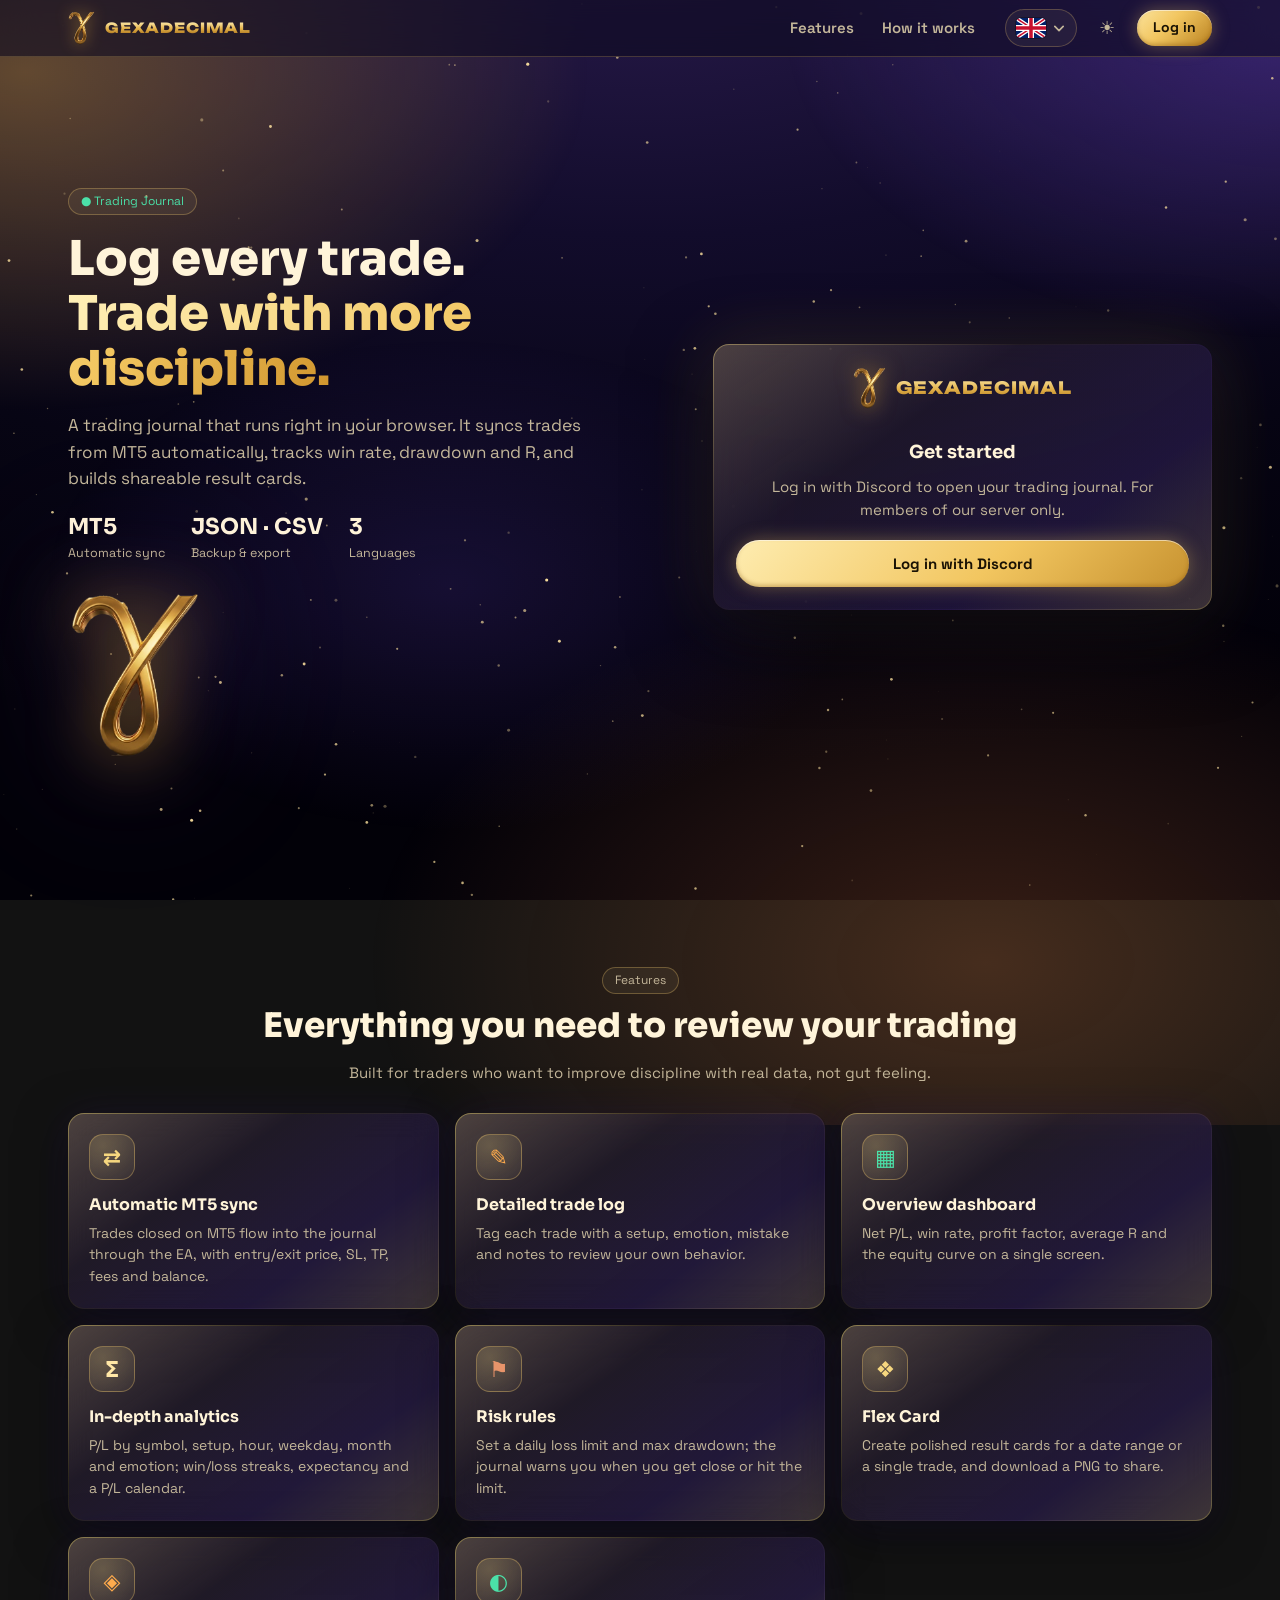
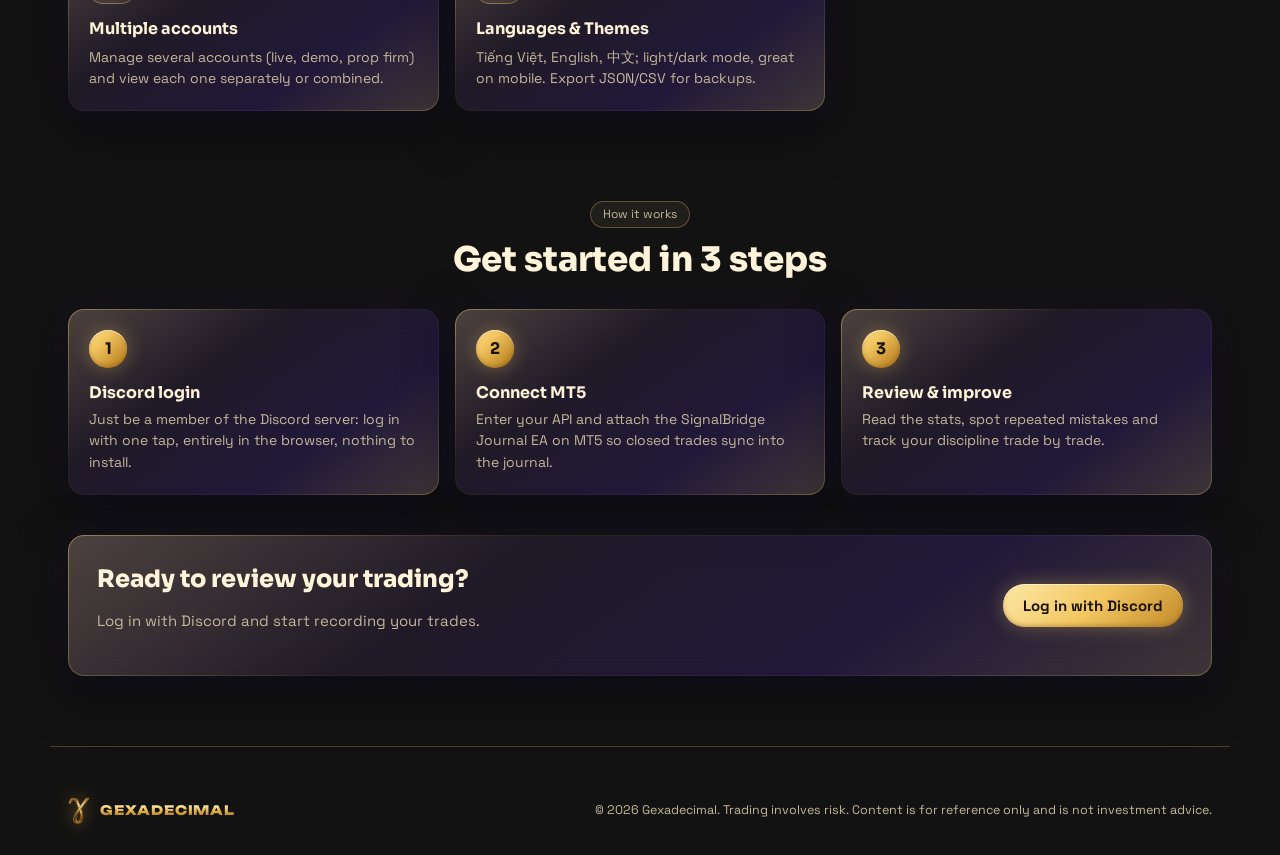
==== index.html @ 7c2f981d "Add files via upload" ====
<!DOCTYPE html>
<html lang="vi">
<head>
<meta charset="utf-8">
<meta name="viewport" content="width=device-width, initial-scale=1, viewport-fit=cover">
<title>Gexadecimal – Nhật ký giao dịch</title>
<meta name="description" content="Gexadecimal: nhật ký giao dịch trên trình duyệt. Đồng bộ lệnh từ MT5, thống kê tỷ lệ thắng, drawdown, phân tích hiệu suất và tạo thẻ chiến tích.">
<link rel="icon" type="image/png" href="[data-uri]">
<link rel="preconnect" href="https://fonts.googleapis.com">
<link href="https://fonts.googleapis.com/css2?family=Unbounded:wght@800&family=Sora:wght@500;700;800&family=Space+Grotesk:wght@400;500;700&display=swap" rel="stylesheet">
<style>
:root{--bgg:radial-gradient(130% 95% at 50% -10%,#2b1c4f 0%,#120c2b 38%,#070514 70%,#020108 100%);--card:rgba(26,19,48,.58);--hole:#16102e;--ink:#fff4d9;--mut:#c4b79a;--line:rgba(244,201,106,.26);--inp:rgba(255,236,190,.06);--win:#4be0a8;--loss:#ff6b7a;--acc:#f2c660;--c1:#f6d77f;--c2:#ffab4d;--c3:#4be0a8;--c4:#ffe7a6;--c5:#e8946a;--star:255,228,160;--nebo:1;--grad:linear-gradient(135deg,#fff0b8 0%,#f2c660 28%,#b8801f 55%,#f6d77f 78%,#a46c14 100%);--onacc:#1a1204;--glow:242,198,96;--neb:radial-gradient(42% 36% at 18% 22%,rgba(255,191,64,.34),transparent 70%),radial-gradient(38% 34% at 84% 18%,rgba(125,80,230,.38),transparent 70%),radial-gradient(46% 40% at 68% 88%,rgba(255,140,70,.22),transparent 70%),radial-gradient(30% 26% at 40% 60%,rgba(90,60,190,.2),transparent 70%);color-scheme:dark}
:root[data-theme="light"]{--bgg:radial-gradient(130% 95% at 50% -10%,#fff6dc 0%,#f6ecff 45%,#efe6fb 75%,#e9e0f6 100%);--card:rgba(255,251,240,.74);--hole:#fff8e8;--ink:#2a1c06;--mut:#7a6740;--line:rgba(176,116,26,.3);--inp:rgba(255,255,255,.85);--win:#0b8a62;--loss:#c62f3a;--acc:#a8701a;--c1:#a8701a;--c2:#c9650a;--c3:#0b8a62;--c4:#8a6a2a;--c5:#b0502a;--star:176,116,26;--nebo:.75;--grad:linear-gradient(135deg,#fff0b8 0%,#f2c660 28%,#b8801f 55%,#f6d77f 78%,#a46c14 100%);--onacc:#1a1204;--glow:176,116,26;--neb:radial-gradient(42% 36% at 18% 22%,rgba(255,196,70,.42),transparent 70%),radial-gradient(38% 34% at 84% 18%,rgba(170,130,255,.34),transparent 70%),radial-gradient(46% 40% at 68% 88%,rgba(255,170,100,.28),transparent 70%);color-scheme:light}
*{box-sizing:border-box}
html{scroll-behavior:smooth;scroll-padding-top:80px}
body{margin:0;min-height:100vh;background:var(--bgg) fixed;color:var(--ink);font:15px/1.55 "Space Grotesk",system-ui,-apple-system,"Segoe UI",sans-serif;overflow-x:hidden}
body::before{content:"";position:fixed;inset:-25%;z-index:0;pointer-events:none;opacity:var(--nebo);background:var(--neb);animation:drift 50s ease-in-out infinite alternate}
@keyframes drift{from{transform:translate(-3%,-2%) rotate(0)}to{transform:translate(4%,3%) rotate(8deg)}}
@keyframes rise{from{opacity:0;transform:translateY(14px)}}
@keyframes float{50%{transform:translateY(-10px)}}
#sky{position:fixed;inset:0;width:100%;height:100%;z-index:0;pointer-events:none}
main,.foot{position:relative;z-index:1}
a{color:var(--acc);text-decoration:none}a:hover{text-decoration:underline}
:focus-visible{outline:2px solid var(--acc);outline-offset:2px}
h1,h2,h3{margin:0}
.wm{font-family:Unbounded,"Arial Black",sans-serif;font-weight:800;letter-spacing:.06em;text-transform:uppercase;background:linear-gradient(180deg,#fff0b8,#e3b24a 55%,#a8701a);-webkit-background-clip:text;background-clip:text;color:transparent}
.wrap{position:relative;z-index:1;max-width:1180px;margin:0 auto;padding:18px}
.card{background:var(--card);backdrop-filter:blur(14px);-webkit-backdrop-filter:blur(14px);border:1px solid var(--line);border-radius:16px;padding:20px;box-shadow:0 12px 40px rgba(0,0,10,.25)}
.mut{color:var(--mut)}
.pill{display:inline-block;font-size:12px;padding:3px 12px;border-radius:999px;background:var(--inp);color:var(--mut);border:1px solid var(--line)}
.pill.ok{color:var(--win)}
.btn{display:inline-block;font:inherit;font-weight:700;border:0;background:var(--grad);color:var(--onacc);padding:10px 20px;border-radius:999px;cursor:pointer;box-shadow:0 0 16px rgba(var(--glow),.4);text-align:center;transition:transform .15s,box-shadow .15s}
.btn:hover{text-decoration:none;transform:translateY(-1px);box-shadow:0 0 24px rgba(var(--glow),.65)}
.btn.sm{padding:7px 16px;font-size:14px}.btn.full{width:100%;padding:12px}
.btn:disabled{opacity:.6;cursor:wait}
.ib{flex:none;width:40px;height:40px;display:grid;place-items:center;border:0;background:none;color:var(--mut);border-radius:12px;cursor:pointer;font-size:18px}
.ib:hover{background:var(--inp);color:var(--ink)}

/* nav */
.nav{position:sticky;top:0;z-index:30;display:flex;align-items:center;gap:10px;padding:8px max(18px,calc((100vw - 1180px)/2 + 18px));background:var(--card);backdrop-filter:blur(18px);-webkit-backdrop-filter:blur(18px);border-bottom:1px solid var(--line)}
.logo{display:flex;align-items:center;gap:10px;color:var(--ink);margin-right:auto}.logo:hover{text-decoration:none}
.logo img{height:34px;width:auto;filter:drop-shadow(0 0 8px rgba(255,190,60,.45))}
.logo .wm{font-size:14px;line-height:1}
.links{display:flex;gap:4px;margin-right:8px}
.links a{color:var(--mut);font-weight:600;padding:8px 12px;border-radius:999px}
.links a:hover{color:var(--ink);background:var(--inp);text-decoration:none}

/* hero */
.hero{display:grid;grid-template-columns:1.1fr .9fr;gap:36px;align-items:center;min-height:calc(100vh - 60px);padding-top:30px;padding-bottom:30px}
.hero-txt{animation:rise .7s both}
.hero h1{font:800 clamp(28px,4.2vw,48px)/1.15 Sora,sans-serif;margin:16px 0}
.grad{background:linear-gradient(135deg,#fff0b8,#f0c75e 45%,#d9902a);-webkit-background-clip:text;background-clip:text;color:transparent}
.lead{font-size:17px;color:var(--mut);max-width:540px;margin:0 0 22px}.lead b{color:var(--ink)}
.stats{display:flex;gap:26px;flex-wrap:wrap}
.stats b{display:block;font:700 22px Sora,sans-serif}
.stats small{color:var(--mut)}
.logo-big{margin-top:26px}
.logo-big img{height:170px;width:auto;filter:drop-shadow(0 0 28px rgba(255,190,60,.45));animation:float 6s ease-in-out infinite}

/* auth */
.auth{padding:22px;animation:rise .8s .1s both;box-shadow:0 20px 70px rgba(var(--glow),.22)}
.auth-brand{display:flex;align-items:center;justify-content:center;gap:10px;margin-bottom:14px}
.auth-brand img{height:42px;filter:drop-shadow(0 0 10px rgba(255,190,60,.5))}.auth-brand .wm{font-size:17px}
.tfs{display:flex;gap:2px;flex-wrap:wrap}
.tabs{justify-content:center;margin-bottom:12px;background:var(--inp);border-radius:999px;padding:3px}
.tabs .tf{flex:1}
.tf{border:0;background:none;color:var(--mut);padding:8px 14px;border-radius:999px;font:inherit;font-weight:600;font-size:14px;cursor:pointer}
.tf:hover{color:var(--ink)}
.tf.on{background:var(--grad);color:var(--onacc);box-shadow:0 0 14px rgba(var(--glow),.45)}
.pane{display:none;flex-direction:column;gap:12px}.pane.on{display:flex;animation:rise .35s both}
.pane h2{font:700 18px Sora,sans-serif}
.pane p{margin:0}
label{display:flex;flex-direction:column;gap:6px;font-size:13px;font-weight:600}
input[type=email],input[type=text],input[type=password]{width:100%;font:inherit;font-weight:400;font-size:15px;padding:11px 12px;border:1px solid var(--line);border-radius:10px;background:var(--inp);color:var(--ink)}
input::placeholder{color:var(--mut);opacity:.6}
input:focus{outline:none;border-color:var(--acc);box-shadow:0 0 0 3px rgba(var(--glow),.3)}
input.bad{border-color:var(--loss)}
.pw{position:relative;display:block}.pw input{padding-right:44px}
.eye{position:absolute;right:4px;top:50%;transform:translateY(-50%);width:36px;height:34px;border:0;background:none;cursor:pointer;color:var(--mut);border-radius:8px;font-size:15px}
.eye:hover{background:var(--inp)}
.row{display:flex;justify-content:space-between;align-items:center;gap:10px;font-size:13px}
.chk{flex-direction:row;align-items:flex-start;gap:8px;font-weight:400;color:var(--mut);font-size:13px}
input[type=checkbox]{width:18px;height:18px;margin:1px 0 0;flex:none;accent-color:#d9a334}
.meter{display:flex;gap:4px}.meter i{flex:1;height:4px;border-radius:4px;background:var(--line);transition:background .2s}
.meter[data-s="1"] i:nth-child(-n+1){background:var(--loss)}
.meter[data-s="2"] i:nth-child(-n+2){background:var(--c2)}
.meter[data-s="3"] i:nth-child(-n+3){background:var(--c4)}
.meter[data-s="4"] i{background:var(--win)}
label small{font-weight:400}
.err{min-height:0;color:var(--loss);font-size:13px}.err:empty{display:none}
.err.okm{color:var(--win)}
.sw{text-align:center;font-size:13px;color:var(--mut)}

/* sections */
.sec{padding-top:70px;padding-bottom:20px}
.sh2{text-align:center;margin-bottom:28px}
.sh2 h2{font:800 clamp(22px,3.2vw,34px)/1.2 Sora,sans-serif;margin:12px 0 8px}
.grid{display:grid;grid-template-columns:repeat(3,1fr);gap:16px}
.ft{transition:transform .2s,border-color .2s}
.ft:hover{transform:translateY(-4px);border-color:var(--acc)}
.ft h3{font:700 16px Sora,sans-serif;margin:14px 0 8px}
.ft p,.st p{margin:0;color:var(--mut);font-size:14px}
.ico{width:46px;height:46px;border-radius:14px;display:grid;place-items:center;font-size:22px;font-weight:700;background:var(--inp);border:1px solid var(--line)}
.c1{color:var(--c1)}.c2{color:var(--c2)}.c3{color:var(--c3)}.c4{color:var(--c4)}.c5{color:var(--c5)}
.steps{display:grid;grid-template-columns:repeat(3,1fr);gap:16px}
.st b{display:grid;place-items:center;width:38px;height:38px;border-radius:50%;background:var(--grad);color:var(--onacc);font:700 16px Sora,sans-serif;box-shadow:0 0 16px rgba(var(--glow),.5)}
.st h3{font:700 16px Sora,sans-serif;margin:14px 0 6px}
.cta{display:flex;align-items:center;justify-content:space-between;gap:20px;margin-top:40px;padding:28px}
.cta h2{font:800 clamp(18px,2.4vw,24px)/1.25 Sora,sans-serif;margin-bottom:6px}
.foot{display:flex;flex-wrap:wrap;gap:12px 24px;align-items:center;justify-content:space-between;padding-top:50px;padding-bottom:30px;border-top:1px solid var(--line);margin-top:50px}
.foot .logo{margin:0}.foot .logo img{height:28px}.foot .wm{font-size:13px}
#toast{position:fixed;left:50%;bottom:24px;transform:translate(-50%,20px);z-index:50;background:var(--hole);color:var(--ink);border:1px solid var(--line);padding:10px 18px;border-radius:999px;opacity:0;pointer-events:none;transition:.3s;box-shadow:0 10px 40px rgba(0,0,10,.5)}
#toast.on{opacity:1;transform:translate(-50%,0)}

@media(max-width:900px){
.hero{grid-template-columns:1fr;min-height:0;gap:26px}
.auth{order:-1}.hero-txt{order:1}
.logo-big{display:none}
.grid{grid-template-columns:repeat(2,1fr)}.steps{grid-template-columns:1fr}
}
@media(max-width:620px){
.links{display:none}.grid{grid-template-columns:1fr}
.cta{flex-direction:column;align-items:flex-start}
.nav{padding:8px 14px}.logo .wm{font-size:13px}
}
@media(prefers-reduced-motion:reduce){*{animation:none!important;transition:none!important}html{scroll-behavior:auto}}

:root[data-theme="light"] .wm{background:linear-gradient(180deg,#c28a1c,#8a5a0c);-webkit-background-clip:text;background-clip:text}
:root[data-theme="light"] .grad{background:linear-gradient(135deg,#b8780f,#8f5a08);-webkit-background-clip:text;background-clip:text}

/* ===== Dark: vàng ánh kim vũ trụ ===== */
:root[data-theme="dark"] .btn,:root[data-theme="dark"] .tf.on,:root[data-theme="dark"] .st b{background:var(--grad);background-size:220% 220%;background-position:0% 50%;box-shadow:0 0 18px rgba(242,198,96,.35),inset 0 1px 0 rgba(255,255,255,.55),inset 0 -2px 4px rgba(120,70,0,.35);transition:background-position .6s,transform .15s,box-shadow .2s}
:root[data-theme="dark"] .btn:hover{background-position:100% 50%;box-shadow:0 0 30px rgba(242,198,96,.6),inset 0 1px 0 rgba(255,255,255,.6),inset 0 -2px 4px rgba(120,70,0,.35)}
:root[data-theme="dark"] .card{border-color:transparent;background:linear-gradient(var(--card),var(--card)) padding-box,linear-gradient(145deg,rgba(255,226,140,.55),rgba(244,201,106,.1) 35%,rgba(125,80,230,.25) 70%,rgba(255,226,140,.4)) border-box;box-shadow:0 14px 50px rgba(0,0,10,.5),0 0 40px rgba(125,80,230,.1)}
:root[data-theme="dark"] .auth{box-shadow:0 24px 80px rgba(0,0,10,.6),0 0 70px rgba(242,198,96,.16)}
:root[data-theme="dark"] .ft:hover{box-shadow:0 14px 50px rgba(0,0,10,.5),0 0 34px rgba(242,198,96,.22)}
:root[data-theme="dark"] .nav{background:rgba(14,10,32,.6);border-bottom-color:rgba(244,201,106,.22)}
:root[data-theme="dark"] .grad{background:linear-gradient(110deg,#fff0b8 0%,#f2c660 30%,#c98a22 50%,#ffe9a8 70%,#f2c660 100%);background-size:220% 100%;-webkit-background-clip:text;background-clip:text;animation:sheen 7s linear infinite}
@keyframes sheen{to{background-position:-220% 0}}
:root[data-theme="dark"] .logo-big img{filter:drop-shadow(0 0 34px rgba(255,190,60,.55)) drop-shadow(0 0 80px rgba(125,80,230,.35))}
:root[data-theme="dark"] .ico{background:radial-gradient(circle at 30% 25%,rgba(255,226,140,.22),rgba(255,236,190,.04));border-color:rgba(244,201,106,.35)}
:root[data-theme="dark"] .pill{border-color:rgba(244,201,106,.3)}
:root[data-theme="dark"] input:focus{border-color:#f2c660}

/* ===== Light: champagne ánh kim, đồng bộ với dark ===== */
:root[data-theme="light"] .btn,:root[data-theme="light"] .tf.on,:root[data-theme="light"] .st b{background:var(--grad);background-size:220% 220%;background-position:0% 50%;box-shadow:0 4px 16px rgba(176,116,26,.35),inset 0 1px 0 rgba(255,255,255,.7),inset 0 -2px 4px rgba(120,70,0,.3);transition:background-position .6s,transform .15s,box-shadow .2s}
:root[data-theme="light"] .btn:hover{background-position:100% 50%;box-shadow:0 6px 24px rgba(176,116,26,.5),inset 0 1px 0 rgba(255,255,255,.7),inset 0 -2px 4px rgba(120,70,0,.3)}
:root[data-theme="light"] .card{border-color:transparent;background:linear-gradient(var(--card),var(--card)) padding-box,linear-gradient(145deg,rgba(214,158,46,.75),rgba(244,201,106,.2) 35%,rgba(150,110,230,.35) 70%,rgba(214,158,46,.6)) border-box;box-shadow:0 14px 40px rgba(120,80,20,.14),0 0 40px rgba(170,130,255,.1)}
:root[data-theme="light"] .auth{box-shadow:0 24px 70px rgba(120,80,20,.2),0 0 60px rgba(255,196,70,.25)}
:root[data-theme="light"] .ft:hover{box-shadow:0 14px 40px rgba(120,80,20,.2),0 0 30px rgba(255,196,70,.3)}
:root[data-theme="light"] .nav{background:rgba(255,248,230,.72);border-bottom-color:rgba(176,116,26,.25)}
:root[data-theme="light"] .grad{background:linear-gradient(110deg,#b8780f 0%,#d9a334 30%,#8f5a08 50%,#e0b04a 70%,#b8780f 100%);background-size:220% 100%;-webkit-background-clip:text;background-clip:text;animation:sheen 7s linear infinite}
:root[data-theme="light"] .logo-big img{filter:drop-shadow(0 8px 22px rgba(176,116,26,.45))}
:root[data-theme="light"] .ico{background:radial-gradient(circle at 30% 25%,rgba(255,226,140,.55),rgba(255,255,255,.5));border-color:rgba(176,116,26,.35)}
:root[data-theme="light"] input:focus{border-color:#b8780f}

#lang{position:relative}
#langBtn{display:flex;align-items:center;gap:8px;height:38px;padding:0 12px 0 10px;border:1px solid var(--line);border-radius:999px;background:var(--inp);color:var(--mut);cursor:pointer;font:inherit;transition:.2s}
#langBtn:hover,#lang.open #langBtn{border-color:var(--acc);color:var(--ink);box-shadow:0 0 14px rgba(var(--glow),.3)}
.chev{transition:transform .2s}#lang.open .chev{transform:rotate(180deg)}
.fl{width:30px;height:20px;border-radius:5px;overflow:hidden;display:block;flex:none;box-shadow:0 0 0 1px rgba(0,0,0,.3)}
.fl svg{width:100%;height:100%;display:block}
#langMenu{position:absolute;right:0;top:calc(100% + 8px);margin:0;padding:6px;list-style:none;display:none;flex-direction:column;gap:2px;min-width:68px;background:var(--hole);border:1px solid var(--line);border-radius:16px;box-shadow:0 16px 40px rgba(0,0,10,.45),0 0 24px rgba(var(--glow),.15);backdrop-filter:blur(16px);-webkit-backdrop-filter:blur(16px);z-index:40}
#lang.open #langMenu{display:flex;animation:rise .2s both}
#langMenu li{display:grid;place-items:center;height:42px;border-radius:12px;cursor:pointer;border:1px solid transparent}
#langMenu li:hover,#langMenu li:focus-visible{background:var(--inp)}
#langMenu li.on{background:var(--inp);border-color:var(--acc);box-shadow:0 0 12px rgba(var(--glow),.3)}
#langMenu .fl{width:36px;height:24px;border-radius:6px}

.btn.ghost{display:block}
:root[data-theme] .btn.ghost{background:var(--inp);color:var(--ink);border:1px solid var(--line);box-shadow:none}
:root[data-theme] .btn.ghost:hover{background:var(--inp);border-color:var(--acc);box-shadow:0 0 16px rgba(var(--glow),.3)}
.welcome{display:flex;flex-direction:column;gap:12px;text-align:center}
.welcome h2{font:700 18px Sora,sans-serif;margin:6px 0 0}.welcome p{margin:0 0 6px}
.solo{position:relative;z-index:1;display:flex;flex-direction:column;align-items:center;justify-content:center;min-height:calc(100vh - 60px);padding:30px 18px;gap:16px}
.solo .auth{width:100%;max-width:460px}
.back{text-align:center;font-size:13px;margin:0}
.tabs a.tf{display:block;flex:1;text-align:center;text-decoration:none}
.tabs a.tf:hover{text-decoration:none}
</style>
</head>
<body data-page="home">
<canvas id="sky"></canvas>

<header class="nav" id="nav">
  <a class="logo" href="#top" aria-label="Gexadecimal"><img src="[data-uri]" alt=""><span class="wm">Gexadecimal</span></a>
  <nav class="links" id="links">
    <a href="#features">Tính năng</a>
    <a href="#how">Cách hoạt động</a>
  </nav>
  <div id="lang"><button type="button" id="langBtn" aria-haspopup="listbox" aria-expanded="false" aria-label="Language"><span class="fl" id="langCur"></span><svg class="chev" viewBox="0 0 12 8" width="10" height="7" fill="none" stroke="currentColor" stroke-width="2" stroke-linecap="round" stroke-linejoin="round"><path d="M1 1.5l5 5 5-5"/></svg></button><ul id="langMenu" role="listbox"><li role="option" data-lang="vi" tabindex="0" aria-label="Tiếng Việt" title="Tiếng Việt"><span class="fl"><svg viewBox="0 0 30 20" preserveAspectRatio="xMidYMid slice"><rect width="30" height="20" fill="#da251d"/><g fill="#ffde00"><polygon points="15.00,4.00 16.48,8.56 21.28,8.56 17.40,11.38 18.88,15.94 15.00,13.12 11.12,15.94 12.60,11.38 8.72,8.56 13.52,8.56"/></g></svg></span></li><li role="option" data-lang="en" tabindex="0" aria-label="English" title="English"><span class="fl"><svg viewBox="0 0 60 40" preserveAspectRatio="xMidYMid slice"><rect width="60" height="40" fill="#012169"/><path d="M0 0L60 40M60 0L0 40" stroke="#fff" stroke-width="8"/><path d="M0 0L60 40M60 0L0 40" stroke="#c8102e" stroke-width="3"/><path d="M30 0V40M0 20H60" stroke="#fff" stroke-width="12"/><path d="M30 0V40M0 20H60" stroke="#c8102e" stroke-width="7"/></svg></span></li><li role="option" data-lang="zh" tabindex="0" aria-label="中文" title="中文"><span class="fl"><svg viewBox="0 0 30 20" preserveAspectRatio="xMidYMid slice"><rect width="30" height="20" fill="#de2910"/><g fill="#ffde00"><polygon points="5.00,2.00 5.67,4.07 7.85,4.07 6.09,5.35 6.76,7.43 5.00,6.15 3.24,7.43 3.91,5.35 2.15,4.07 4.33,4.07"/><polygon points="9.14,2.51 9.62,1.97 9.25,1.34 9.91,1.63 10.39,1.08 10.33,1.80 11.00,2.09 10.29,2.25 10.22,2.97 9.85,2.35"/><polygon points="11.01,4.14 11.66,3.82 11.56,3.10 12.07,3.62 12.72,3.30 12.38,3.95 12.88,4.47 12.17,4.34 11.83,4.99 11.73,4.27"/><polygon points="11.04,6.73 11.76,6.70 11.96,6.00 12.21,6.68 12.94,6.66 12.37,7.10 12.62,7.79 12.01,7.38 11.44,7.83 11.64,7.13"/><polygon points="9.22,8.38 9.90,8.63 10.35,8.06 10.32,8.79 11.00,9.05 10.30,9.24 10.26,9.96 9.87,9.36 9.16,9.55 9.62,8.98"/></g></svg></span></li></ul></div>
  <button class="ib" id="th" type="button" aria-label="Đổi giao diện sáng/tối"></button>
  <a class="btn sm" href="login.html">Đăng nhập</a>
</header>
<main id="top">
<section class="hero wrap">
  <div class="hero-txt">
    <span class="pill ok">● Nhật ký giao dịch</span>
    <h1>Ghi lại từng lệnh.<br><span class="grad">Giao dịch kỷ luật hơn.</span></h1>
    <p class="lead">Nhật ký giao dịch chạy ngay trên trình duyệt. Tự động đồng bộ lệnh từ MT5, thống kê tỷ lệ thắng, drawdown, R và tạo thẻ chiến tích để chia sẻ.</p>
    <div class="stats">
      <div><b>MT5</b><small>Đồng bộ tự động</small></div>
      <div><b>JSON · CSV</b><small>Sao lưu &amp; xuất dữ liệu</small></div>
      <div><b>3</b><small>Ngôn ngữ</small></div>
    </div>
    <div class="logo-big"><img src="[data-uri]" alt="Logo Gexadecimal"></div>
  </div>

  <aside class="card auth welcome" id="auth" aria-label="Gexadecimal"><div class="auth-brand"><img src="[data-uri]" alt=""><span class="wm">Gexadecimal</span></div><h2>Bắt đầu ngay</h2><p class="mut">Đăng nhập bằng Discord để vào nhật ký giao dịch. Chỉ dành cho thành viên server của chúng tôi.</p><a class="btn full" href="login.html">Đăng nhập bằng Discord</a></aside>
</section>

<section class="wrap sec" id="features">
  <div class="sh2"><span class="pill">Tính năng</span><h2>Mọi thứ để nhìn lại giao dịch của bạn</h2><p class="mut">Xây dựng cho trader muốn cải thiện kỷ luật bằng dữ liệu thật, không phải cảm tính.</p></div>
  <div class="grid">
    <article class="card ft"><div class="ico c1">⇄</div><h3>Đồng bộ MT5 tự động</h3><p>Lệnh đóng trên MT5 tự chảy vào journal qua EA, kèm giá vào/ra, SL, TP, phí và số dư.</p></article>
    <article class="card ft"><div class="ico c2">✎</div><h3>Nhật ký chi tiết</h3><p>Gắn setup, cảm xúc, lỗi mắc phải và ghi chú cho từng lệnh để nhìn lại hành vi của chính mình.</p></article>
    <article class="card ft"><div class="ico c3">▦</div><h3>Dashboard tổng quan</h3><p>Lãi/lỗ ròng, tỷ lệ thắng, profit factor, R trung bình và đường vốn trong một màn hình.</p></article>
    <article class="card ft"><div class="ico c4">Σ</div><h3>Analytic chuyên sâu</h3><p>Lãi/lỗ theo mã, setup, giờ, thứ, tháng, cảm xúc; chuỗi thắng/thua, expectancy và lịch lãi/lỗ.</p></article>
    <article class="card ft"><div class="ico c5">⚑</div><h3>Quy tắc rủi ro</h3><p>Đặt giới hạn lỗ trong ngày và max drawdown, journal cảnh báo khi gần chạm hoặc đã chạm giới hạn.</p></article>
    <article class="card ft"><div class="ico c1">❖</div><h3>Flex Card</h3><p>Tạo thẻ chiến tích đẹp mắt theo khoảng ngày hoặc từng lệnh, tải ảnh PNG để chia sẻ.</p></article>
    <article class="card ft"><div class="ico c2">◈</div><h3>Nhiều tài khoản</h3><p>Quản lý nhiều tài khoản (live, demo, prop firm), xem riêng từng tài khoản hoặc gộp tổng.</p></article>
    <article class="card ft"><div class="ico c3">◐</div><h3>Đa ngôn ngữ &amp; Giao diện</h3><p>Tiếng Việt, English, 中文; chế độ sáng/tối, dùng tốt trên điện thoại. Xuất JSON/CSV để sao lưu.</p></article>
  </div>
</section>

<section class="wrap sec" id="how">
  <div class="sh2"><span class="pill">Cách hoạt động</span><h2>Bắt đầu trong 3 bước</h2></div>
  <div class="steps">
    <div class="card st"><b>1</b><h3>Đăng nhập Discord</h3><p>Chỉ cần là thành viên server Discord, đăng nhập một chạm, hoàn toàn trên trình duyệt, không cần cài đặt.</p></div>
    <div class="card st"><b>2</b><h3>Kết nối MT5</h3><p>Nhập API và gắn EA SignalBridge Journal trên MT5 để lệnh đóng được đồng bộ về journal.</p></div>
    <div class="card st"><b>3</b><h3>Xem lại &amp; Cải thiện</h3><p>Đọc thống kê, tìm lỗi lặp lại và theo dõi kỷ luật qua từng lệnh.</p></div>
  </div>
  <div class="card cta"><div><h2>Sẵn sàng nhìn lại giao dịch của mình?</h2><p class="mut">Đăng nhập bằng Discord và bắt đầu ghi lại giao dịch của bạn.</p></div><a class="btn" href="login.html">Đăng nhập bằng Discord</a></div>
</section>
</main>


<footer class="foot wrap"><span class="logo"><img src="[data-uri]" alt=""><span class="wm">Gexadecimal</span></span><small class="mut">© <span id="yr"></span> Gexadecimal. Giao dịch có rủi ro, nội dung chỉ mang tính tham khảo, không phải lời khuyên đầu tư.</small></footer>

<div id="toast" role="status" aria-live="polite"></div>
<script>
/* ===== Cấu hình ===== */
const CONFIG = {
  APP_URL: "app/index.html" // Trang web chính (signal-bridge) – đổi thành URL thật khi triển khai
};

/* ===== Tiện ích ===== */
const $ = (s, r = document) => r.querySelector(s);
const $$ = (s, r = document) => [...r.querySelectorAll(s)];
const ld = (k, d) => { try { const v = localStorage.getItem(k); return v === null ? d : v; } catch (e) { return d; } };
const sv = (k, v) => { try { localStorage.setItem(k, v); } catch (e) {} };
function toast(msg) { const t = $("#toast"); t.textContent = msg; t.classList.add("on"); clearTimeout(toast.t); toast.t = setTimeout(() => t.classList.remove("on"), 3200); }

/* ===== Giao diện sáng/tối ===== */
function setTheme(t) {
  document.documentElement.dataset.theme = t; sv("gx-theme", t);
  $("#th").textContent = t === "dark" ? "☀" : "🌙";
}
setTheme(ld("gx-theme", "dark"));
$("#th").onclick = () => setTheme(document.documentElement.dataset.theme === "dark" ? "light" : "dark");
$("#yr").textContent = new Date().getFullYear();

/* ===== Nền sao (giống web chính) ===== */
(function () {
  const cv = $("#sky"), x = cv.getContext("2d"), rm = matchMedia("(prefers-reduced-motion:reduce)").matches;
  let W, H, st = [], col = "255,255,255", f = 0;
  function size() {
    const d = devicePixelRatio || 1; W = innerWidth; H = innerHeight; cv.width = W * d; cv.height = H * d; x.setTransform(d, 0, 0, d, 0, 0);
    st = Array.from({ length: Math.round(W * H / 5000) }, () => ({ x: Math.random() * W, y: Math.random() * H, z: Math.random() * .9 + .1, p: Math.random() * 6.28, s: Math.random() * .004 + .001 }));
  }
  function frame(t) {
    if (f++ % 30 === 0) col = getComputedStyle(document.documentElement).getPropertyValue("--star").trim() || "255,255,255";
    x.clearRect(0, 0, W, H);
    st.forEach(s => { const a = .3 + .7 * Math.abs(Math.sin(s.p + t * s.s)); x.fillStyle = `rgba(${col},${a * s.z})`; x.beginPath(); x.arc(s.x, (s.y + (rm ? 0 : t * .006 * s.z)) % H, s.z * 1.4 + .2, 0, 6.283); x.fill(); });
    if (!rm) requestAnimationFrame(frame);
  }
  size(); addEventListener("resize", () => { size(); if (rm) frame(0); }); requestAnimationFrame(frame);
})();

/* ===== Tab đăng nhập / đăng ký / quên mật khẩu ===== */
function showTab(name) {
  $$(".pane").forEach(p => p.classList.toggle("on", p.id === "f-" + name));
  $$(".tabs .tf[data-tab]").forEach(b => { const on = b.dataset.tab === name; b.classList.toggle("on", on); b.setAttribute("aria-selected", on); });
  $$(".err").forEach(e => e.textContent = "");
  $$("input.bad").forEach(i => i.classList.remove("bad"));
}
document.addEventListener("click", e => {
  const a = e.target.closest("[data-tab]"); if (!a) return;
  if (a.tagName === "A" && a.getAttribute("href") === "#") e.preventDefault();
  showTab(a.dataset.tab);
  if (a.tagName === "A") { const au = $("#auth"); if (a.getAttribute("href") === "#auth" || a.getAttribute("href") === "#") { e.preventDefault(); au.scrollIntoView({ behavior: "smooth", block: "center" }); setTimeout(() => { const i = $("input", $(".pane.on")); i && i.focus({ preventScroll: true }); }, 400); } }
});
$$(".eye").forEach(b => b.onclick = () => { const i = b.previousElementSibling; i.type = i.type === "password" ? "text" : "password"; });

/* ===== Kiểm tra dữ liệu ===== */
const EMAIL = /^[^\s@]+@[^\s@]+\.[^\s@]{2,}$/;
function pwScore(p) { let s = 0; if (p.length >= 8) s++; if (/[A-Z]/.test(p) && /[a-z]/.test(p)) s++; if (/\d/.test(p)) s++; if (/[^A-Za-z0-9]/.test(p)) s++; return p ? Math.max(1, s) : 0; }
const pwi = $("#f-register [name=password]");
if (pwi) pwi.addEventListener("input", e => {
  const s = pwScore(e.target.value); $("#f-register .meter").dataset.s = s;
  $("#pwHint").textContent = tr(PWHINT[s]);
});
function fail(form, input, msg) { const e = $(".err", form); e.classList.remove("okm"); e.textContent = msg; if (input) { input.classList.add("bad"); input.focus(); } return false; }
const form_clear = f => { $$("input.bad", f).forEach(i => i.classList.remove("bad")); $(".err", f).textContent = ""; };
$$("form").forEach(f => f.addEventListener("input", e => e.target.classList.remove("bad")));

const VALIDATE = {
  login(f) {
    const { email, password } = f.elements;
    if (!EMAIL.test(email.value.trim())) return fail(f, email, tr("Vui lòng nhập email hợp lệ."));
    if (!password.value) return fail(f, password, tr("Vui lòng nhập mật khẩu."));
    return true;
  },
  register(f) {
    const { name, email, password, confirm, terms } = f.elements;
    if (name.value.trim().length < 2) return fail(f, name, tr("Vui lòng nhập họ tên."));
    if (!EMAIL.test(email.value.trim())) return fail(f, email, tr("Vui lòng nhập email hợp lệ."));
    if (password.value.length < 8) return fail(f, password, tr("Mật khẩu cần tối thiểu 8 ký tự."));
    if (password.value !== confirm.value) return fail(f, confirm, tr("Mật khẩu nhập lại không khớp."));
    if (!terms.checked) return fail(f, null, tr("Bạn cần đồng ý với Điều khoản và Chính sách bảo mật."));
    return true;
  },
  forgot(f) { return EMAIL.test(f.elements.email.value.trim()) || fail(f, f.elements.email, tr("Vui lòng nhập email hợp lệ.")); }
};

/* ===== Auth (CHƯA nối API) =====
   Thay thân các hàm dưới bằng lời gọi API thật (fetch tới backend / Firebase / Supabase…).
   Mỗi hàm trả về Promise; ném Error(message) để hiển thị lỗi lên form. */
const Auth = {
  async login({ email, password, remember }) { /* TODO: gọi API đăng nhập */ await new Promise(r => setTimeout(r, 600)); return { ok: true }; },
  async register({ name, email, password }) { /* TODO: gọi API đăng ký */ await new Promise(r => setTimeout(r, 600)); return { ok: true }; },
  async forgot({ email }) { /* TODO: gọi API gửi email đặt lại mật khẩu */ await new Promise(r => setTimeout(r, 600)); return { ok: true }; }
};

$$("form").forEach(f => f.addEventListener("submit", async e => {
  e.preventDefault();
  const kind = f.id.replace("f-", ""); form_clear(f);
  if (!VALIDATE[kind](f)) return;
  const data = Object.fromEntries(new FormData(f)); data.remember = f.elements.remember ? f.elements.remember.checked : false;
  const btn = $("button[type=submit]", f), old = btn.textContent; btn.disabled = true; btn.textContent = tr("Đang xử lý…");
  try {
    await Auth[kind](data);
    if (kind === "forgot") { const er = $(".err", f); er.classList.add("okm"); er.textContent = tr("Nếu email tồn tại, liên kết đặt lại mật khẩu đã được gửi."); }
    else { toast(tr(kind === "login" ? "Đăng nhập thành công (demo, chưa nối API)" : "Tạo tài khoản thành công (demo, chưa nối API)")); setTimeout(() => { window.location.href = CONFIG.APP_URL; }, 900); }
  } catch (err) { fail(f, null, err.message || tr("Có lỗi xảy ra, vui lòng thử lại.")); }
  finally { btn.disabled = false; btn.textContent = old; }
}));


/* ===== Đa ngôn ngữ (vi / en / zh) ===== */
const I18N = [
["Đăng nhập bằng Discord để vào nhật ký giao dịch. Chỉ dành cho thành viên server của chúng tôi.","Log in with Discord to open your trading journal. For members of our server only.","使用 Discord 登录以进入交易日志。仅限本服务器成员。"],
["Đăng nhập bằng Discord","Log in with Discord","使用 Discord 登录"],
["Đăng nhập Discord","Discord login","Discord 登录"],
["Chỉ cần là thành viên server Discord, đăng nhập một chạm, hoàn toàn trên trình duyệt, không cần cài đặt.","Just be a member of the Discord server: log in with one tap, entirely in the browser, nothing to install.","只要是 Discord 服务器成员，一键登录，完全在浏览器中运行，无需安装。"],
["Đăng nhập bằng Discord và bắt đầu ghi lại giao dịch của bạn.","Log in with Discord and start recording your trades.","使用 Discord 登录，开始记录你的交易。"],
["Bắt đầu ngay","Get started","立即开始"],
["Tính năng","Features","功能"],
["Cách hoạt động","How it works","使用方式"],
["Đăng nhập","Log in","登录"],
["Đăng ký","Sign up","注册"],
["Mật khẩu","Password","密码"],
["Tạo tài khoản","Create account","创建账号"],
["Dùng chữ hoa, số và ký tự đặc biệt để mạnh hơn.","Use uppercase letters, numbers and symbols to make it stronger.","使用大写字母、数字和特殊字符可提高强度。"],
["Điều khoản","Terms","服务条款"],
["và","and","和"],
["Chính sách bảo mật","Privacy Policy","隐私政策"],
["Đồng bộ MT5","MT5 Sync","MT5 同步"],
["Flex Card","Flex Card","战绩卡片"],
["Đa ngôn ngữ & Giao diện","Languages & Themes","多语言与主题"],
["Bắt đầu trong 3 bước","Get started in 3 steps","三步开始"],
["Tạo tài khoản","Create an account","创建账号"],
["Đăng ký bằng email, hoàn toàn trên trình duyệt, không cần cài đặt.","Sign up with your email, entirely in the browser, no installation needed.","使用邮箱注册，全程在浏览器中完成，无需安装。"],
["Tạo tài khoản Gexadecimal ngay hôm nay.","Create your Gexadecimal account today.","今天就创建您的 Gexadecimal 账号。"],
["Đăng ký miễn phí","Sign up free","免费注册"],
["Gexadecimal. Giao dịch có rủi ro, nội dung chỉ mang tính tham khảo, không phải lời khuyên đầu tư.","Gexadecimal. Trading involves risk. Content is for reference only and is not investment advice.","Gexadecimal。交易有风险，内容仅供参考，不构成投资建议。"],
["Đổi giao diện sáng/tối","Toggle light/dark theme","切换浅色/深色主题"],
["Mật khẩu yếu","Weak password","密码强度弱"],
["Mật khẩu trung bình","Fair password","密码强度一般"],
["Mật khẩu khá tốt","Good password","密码强度较好"],
["Mật khẩu mạnh","Strong password","密码强度强"],
["Vui lòng nhập email hợp lệ.","Please enter a valid email.","请输入有效的邮箱。"],
["Vui lòng nhập mật khẩu.","Please enter your password.","请输入密码。"],
["Vui lòng nhập họ tên.","Please enter your full name.","请输入姓名。"],
["Mật khẩu cần tối thiểu 8 ký tự.","Password must be at least 8 characters.","密码至少需要 8 个字符。"],
["Mật khẩu nhập lại không khớp.","Passwords do not match.","两次输入的密码不一致。"],
["Bạn cần đồng ý với Điều khoản và Chính sách bảo mật.","You must agree to the Terms and Privacy Policy.","您需要同意服务条款和隐私政策。"],
["Đang xử lý…","Processing…","处理中…"],
["Nếu email tồn tại, liên kết đặt lại mật khẩu đã được gửi.","If the email exists, a password reset link has been sent.","如果该邮箱存在，重置密码的链接已发送。"],
["Đăng nhập thành công (demo, chưa nối API)","Logged in successfully (demo, API not connected)","登录成功（演示，尚未连接 API）"],
["Tạo tài khoản thành công (demo, chưa nối API)","Account created (demo, API not connected)","账号创建成功（演示，尚未连接 API）"],
["Có lỗi xảy ra, vui lòng thử lại.","Something went wrong, please try again.","出错了，请重试。"],
["● Nhật ký giao dịch","● Trading Journal","● 交易日志"],
["Ghi lại từng lệnh.","Log every trade.","记录每一笔交易。"],
["Giao dịch kỷ luật hơn.","Trade with more discipline.","让交易更有纪律。"],
["Nhật ký giao dịch chạy ngay trên trình duyệt. Tự động đồng bộ lệnh từ MT5, thống kê tỷ lệ thắng, drawdown, R và tạo thẻ chiến tích để chia sẻ.","A trading journal that runs right in your browser. It syncs trades from MT5 automatically, tracks win rate, drawdown and R, and builds shareable result cards.","直接在浏览器中运行的交易日志。自动同步 MT5 订单，统计胜率、回撤与 R 值，并生成可分享的战绩卡片。"],
["Đồng bộ tự động","Automatic sync","自动同步"],
["Sao lưu & xuất dữ liệu","Backup & export","备份与导出"],
["Ngôn ngữ","Languages","语言"],
["Mọi thứ để nhìn lại giao dịch của bạn","Everything you need to review your trading","复盘交易所需的一切"],
["Xây dựng cho trader muốn cải thiện kỷ luật bằng dữ liệu thật, không phải cảm tính.","Built for traders who want to improve discipline with real data, not gut feeling.","为希望用真实数据而非感觉来提升纪律的交易者打造。"],
["Đồng bộ MT5 tự động","Automatic MT5 sync","MT5 自动同步"],
["Lệnh đóng trên MT5 tự chảy vào journal qua EA, kèm giá vào/ra, SL, TP, phí và số dư.","Trades closed on MT5 flow into the journal through the EA, with entry/exit price, SL, TP, fees and balance.","MT5 上平仓的订单会通过 EA 自动进入日志，包含进出场价、止损、止盈、手续费与余额。"],
["Nhật ký chi tiết","Detailed trade log","详细交易记录"],
["Gắn setup, cảm xúc, lỗi mắc phải và ghi chú cho từng lệnh để nhìn lại hành vi của chính mình.","Tag each trade with a setup, emotion, mistake and notes to review your own behavior.","为每笔交易标注策略、情绪、错误与备注，回看自己的交易行为。"],
["Dashboard tổng quan","Overview dashboard","总览仪表盘"],
["Lãi/lỗ ròng, tỷ lệ thắng, profit factor, R trung bình và đường vốn trong một màn hình.","Net P/L, win rate, profit factor, average R and the equity curve on a single screen.","净盈亏、胜率、盈亏比、平均 R 与资金曲线，一屏尽览。"],
["Analytic chuyên sâu","In-depth analytics","深度分析"],
["Lãi/lỗ theo mã, setup, giờ, thứ, tháng, cảm xúc; chuỗi thắng/thua, expectancy và lịch lãi/lỗ.","P/L by symbol, setup, hour, weekday, month and emotion; win/loss streaks, expectancy and a P/L calendar.","按品种、策略、小时、星期、月份与情绪统计盈亏；连胜连亏、期望值与盈亏日历。"],
["Quy tắc rủi ro","Risk rules","风险规则"],
["Đặt giới hạn lỗ trong ngày và max drawdown, journal cảnh báo khi gần chạm hoặc đã chạm giới hạn.","Set a daily loss limit and max drawdown; the journal warns you when you get close or hit the limit.","设置单日亏损上限与最大回撤，接近或触及限额时日志会提醒你。"],
["Tạo thẻ chiến tích đẹp mắt theo khoảng ngày hoặc từng lệnh, tải ảnh PNG để chia sẻ.","Create polished result cards for a date range or a single trade, and download a PNG to share.","按日期区间或单笔交易生成精美战绩卡片，可下载 PNG 图片分享。"],
["Nhiều tài khoản","Multiple accounts","多账户"],
["Quản lý nhiều tài khoản (live, demo, prop firm), xem riêng từng tài khoản hoặc gộp tổng.","Manage several accounts (live, demo, prop firm) and view each one separately or combined.","管理多个账户（实盘、模拟、自营交易公司），可单独查看或合并统计。"],
["Tiếng Việt, English, 中文; chế độ sáng/tối, dùng tốt trên điện thoại. Xuất JSON/CSV để sao lưu.","Tiếng Việt, English, 中文; light/dark mode, great on mobile. Export JSON/CSV for backups.","支持 Tiếng Việt、English、中文；浅色/深色模式，手机端体验良好。可导出 JSON/CSV 备份。"],
["Kết nối MT5","Connect MT5","连接 MT5"],
["Nhập API và gắn EA SignalBridge Journal trên MT5 để lệnh đóng được đồng bộ về journal.","Enter your API and attach the SignalBridge Journal EA on MT5 so closed trades sync into the journal.","填写 API 并在 MT5 上挂载 SignalBridge Journal EA，平仓订单即可同步到日志。"],
["Xem lại & Cải thiện","Review & improve","复盘与改进"],
["Đọc thống kê, tìm lỗi lặp lại và theo dõi kỷ luật qua từng lệnh.","Read the stats, spot repeated mistakes and track your discipline trade by trade.","查看统计、找出反复出现的错误，逐笔追踪你的交易纪律。"],
["Sẵn sàng nhìn lại giao dịch của mình?","Ready to review your trading?","准备好复盘你的交易了吗？"],
["Đăng nhập hoặc tạo tài khoản để vào nhật ký giao dịch.","Log in or create an account to open your trading journal.","登录或创建账号以进入交易日志。"]
];
const LANGS = [["vi","Tiếng Việt"],["en","English"],["zh","中文"]];
const MAP = new Map(I18N.map(r => [r[0], r]));
let LANG = ld("gx-lang", ({ vi: "vi", zh: "zh" })[(navigator.language || "vi").slice(0, 2)] || "en");
if (!LANGS.some(l => l[0] === LANG)) LANG = "vi";
const tr = s => { const r = MAP.get(s); return r ? r[{ vi: 0, en: 1, zh: 2 }[LANG]] : s; };
const ORIG = new WeakMap();
function applyLang(first) {
  document.documentElement.lang = LANG; sv("gx-lang", LANG);
  const w = document.createTreeWalker(document.body, NodeFilter.SHOW_TEXT); let n;
  while ((n = w.nextNode())) {
    if (n.parentElement.closest("script,style,select")) continue;
    if (!ORIG.has(n)) { const k = n.nodeValue.trim(); if (!k || !MAP.has(k)) continue; ORIG.set(n, n.nodeValue); }
    const o = ORIG.get(n), k = o.trim(), lead = o.match(/^\s*/)[0], trail = o.match(/\s*$/)[0];
    n.nodeValue = lead + tr(k) + trail;
  }
  $$("[placeholder],[aria-label]").forEach(e => ["placeholder", "aria-label"].forEach(a => {
    const d = "vi" + a.replace("-", ""); if (!e.hasAttribute(a)) return;
    if (!e.dataset[d]) { if (!MAP.has(e.getAttribute(a))) return; e.dataset[d] = e.getAttribute(a); }
    e.setAttribute(a, tr(e.dataset[d]));
  }));
  const PAGE = document.body.dataset.page || "home";
  const TITLES = { home: { vi: "Gexadecimal – Nhật ký giao dịch", en: "Gexadecimal – Trading Journal", zh: "Gexadecimal – 交易日志" }, login: { vi: "Đăng nhập – Gexadecimal", en: "Log in – Gexadecimal", zh: "登录 – Gexadecimal" }, register: { vi: "Đăng ký – Gexadecimal", en: "Sign up – Gexadecimal", zh: "注册 – Gexadecimal" } };
  const titles = TITLES[PAGE] || TITLES.home;
  const descs = {"vi":"Gexadecimal: nhật ký giao dịch trên trình duyệt. Đồng bộ lệnh từ MT5, thống kê tỷ lệ thắng, drawdown, phân tích hiệu suất và tạo thẻ chiến tích.","en":"Gexadecimal: a browser-based trading journal. Sync trades from MT5, track win rate and drawdown, analyze performance and build result cards.","zh":"Gexadecimal：浏览器端交易日志。同步 MT5 订单，统计胜率与回撤，分析交易表现并生成战绩卡片。"};
  document.title = titles[LANG]; $('meta[name=description]').content = descs[LANG];
  $$(".err").forEach(e => { e.textContent = ""; e.classList.remove("okm"); });
  const mt = $("#f-register .meter"); if (mt) $("#pwHint").textContent = tr(PWHINT[+(mt.dataset.s || 0)]);
  $$("#langMenu li").forEach(li => li.classList.toggle("on", li.dataset.lang === LANG));
  $("#langCur").innerHTML = $('#langMenu li[data-lang="' + LANG + '"] .fl').innerHTML;
}
const PWHINT = ["Dùng chữ hoa, số và ký tự đặc biệt để mạnh hơn.", "Mật khẩu yếu", "Mật khẩu trung bình", "Mật khẩu khá tốt", "Mật khẩu mạnh"];
const lg = $("#lang"), lb = $("#langBtn");
const openL = o => { lg.classList.toggle("open", o); lb.setAttribute("aria-expanded", o); };
lb.onclick = e => { e.stopPropagation(); openL(!lg.classList.contains("open")); };
$$("#langMenu li").forEach(li => { const pick = () => { LANG = li.dataset.lang; applyLang(); openL(false); lb.focus(); }; li.onclick = pick; li.onkeydown = e => { if (e.key === "Enter" || e.key === " ") { e.preventDefault(); pick(); } }; });
document.addEventListener("click", e => { if (!lg.contains(e.target)) openL(false); });
document.addEventListener("keydown", e => { if (e.key === "Escape") openL(false); });
applyLang();
</script>
</body>
</html>
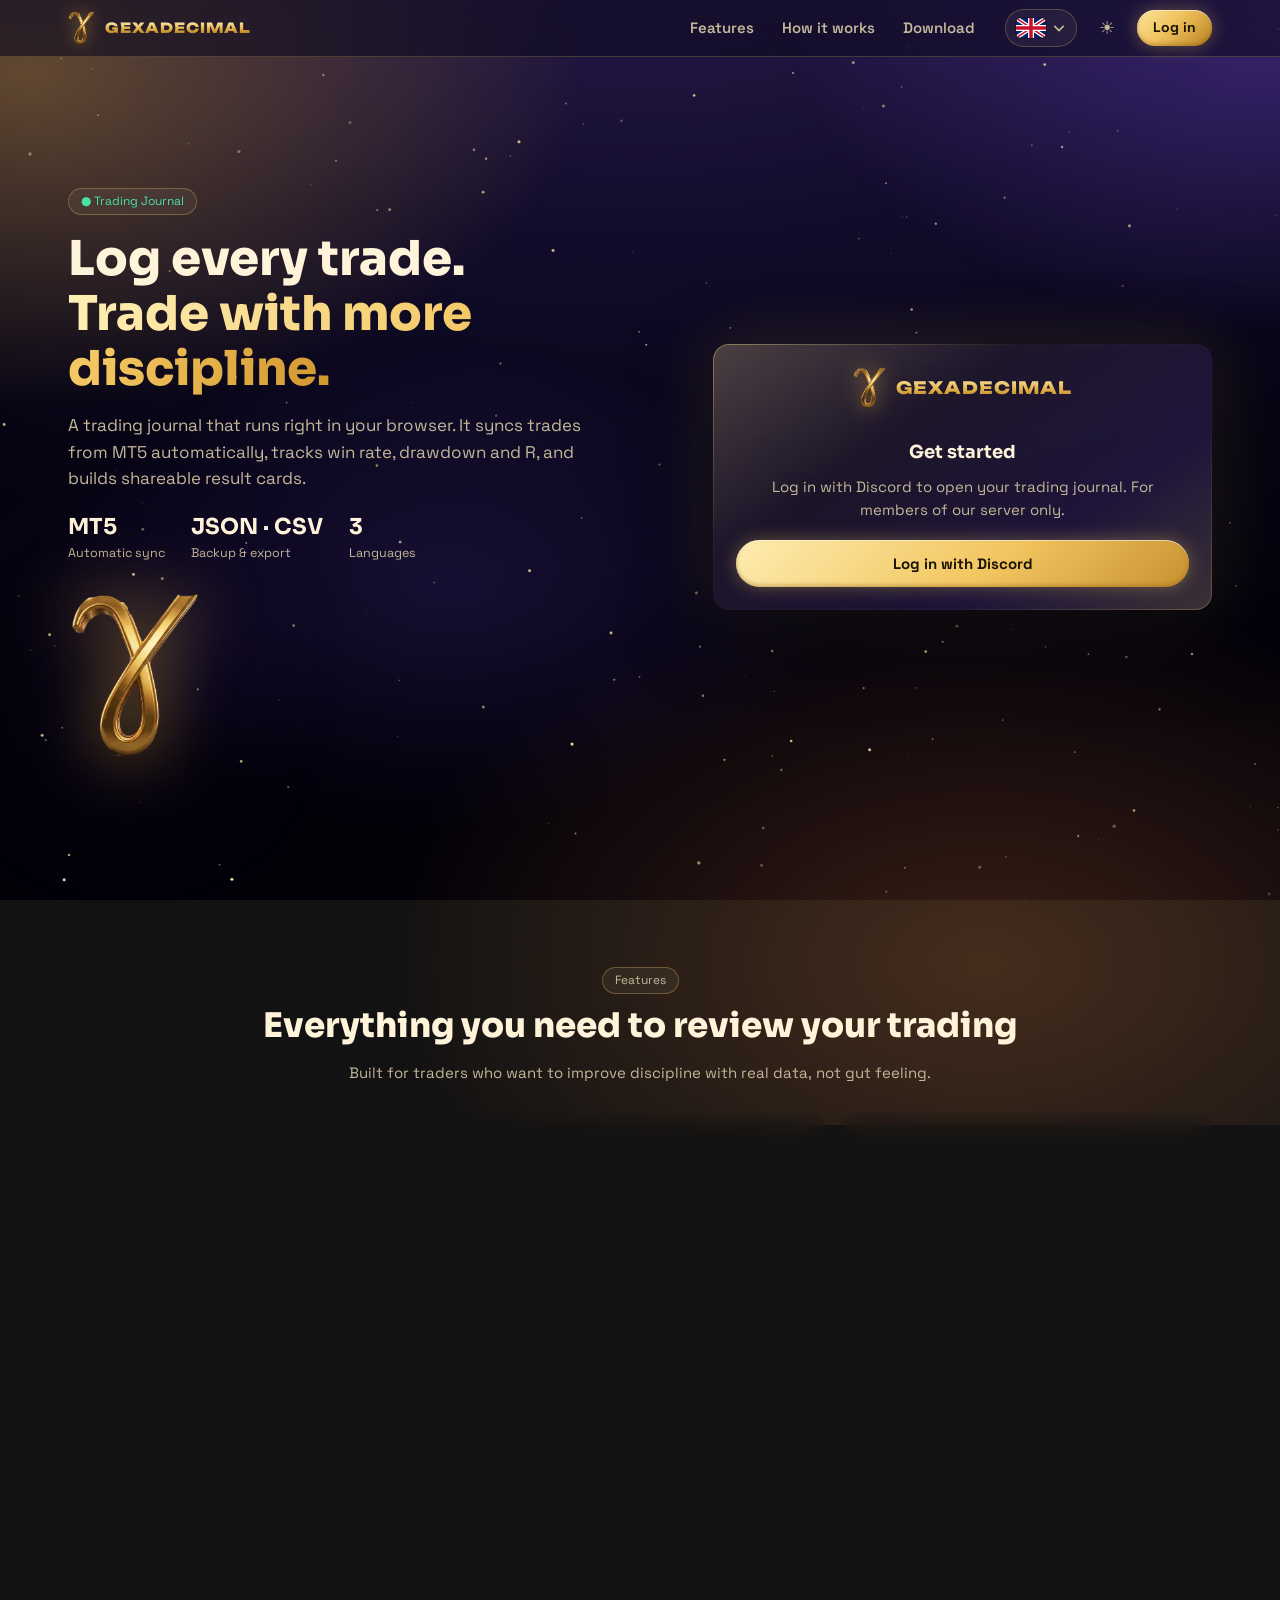
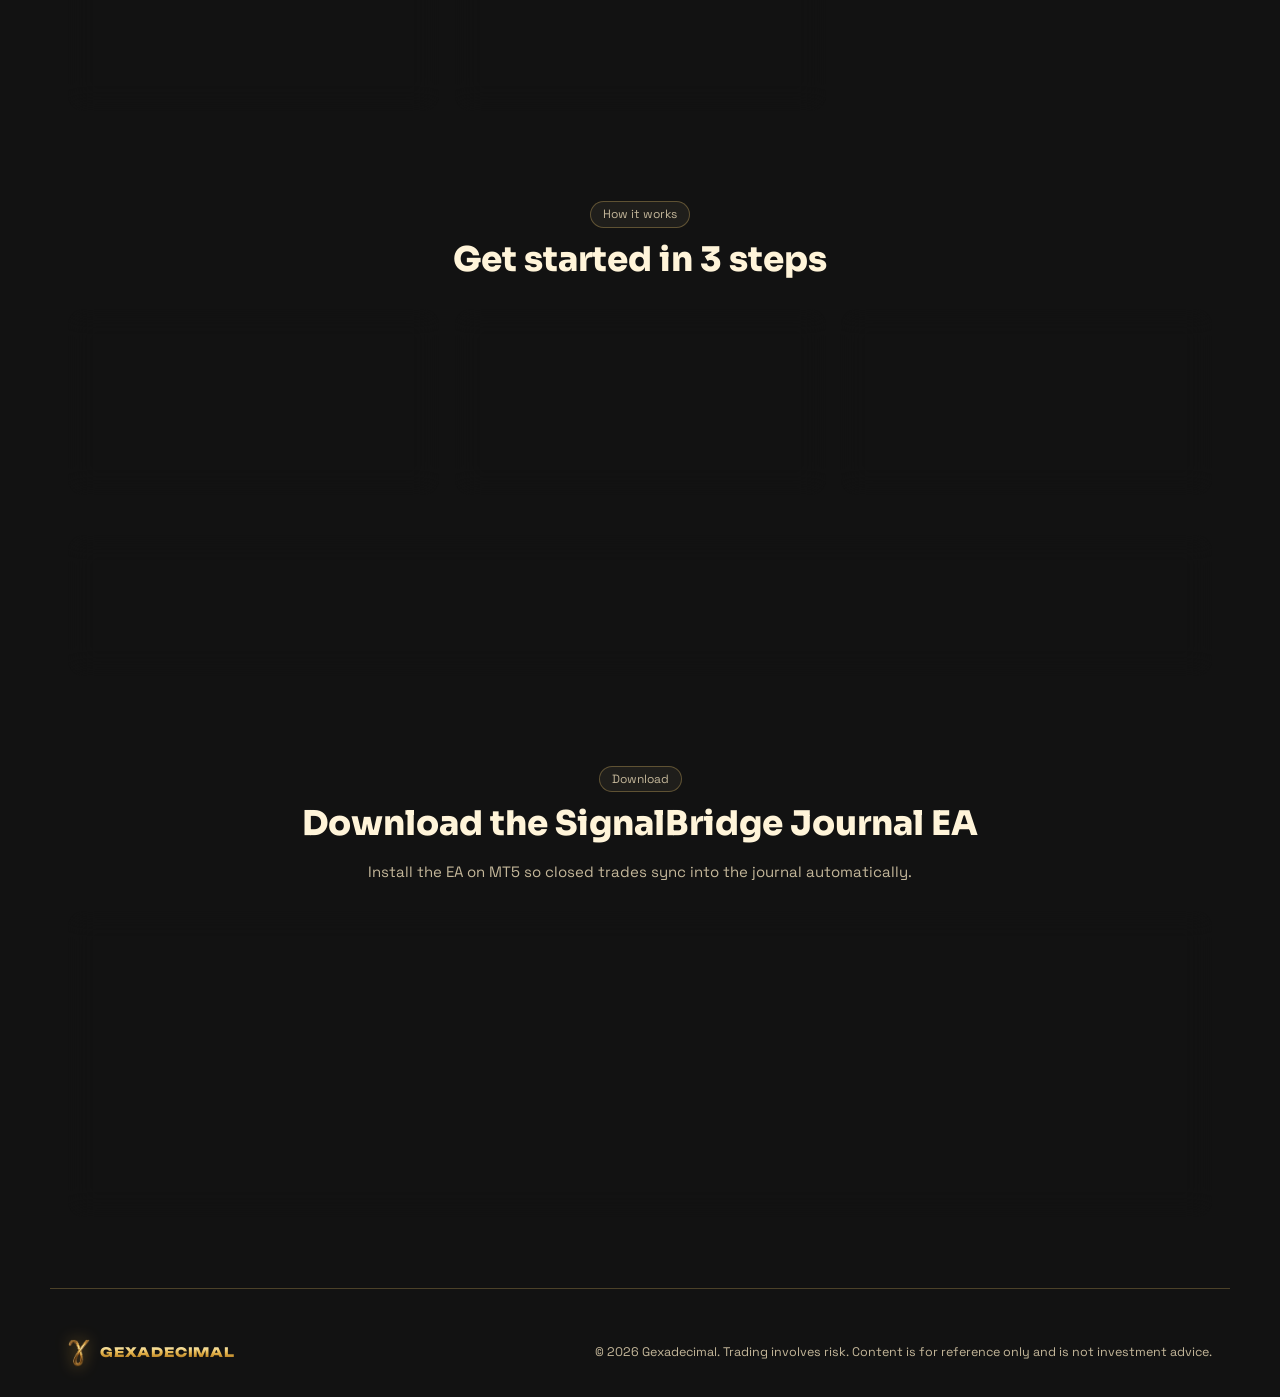
==== commit bbfe215f: "Add files via upload" ====
--- a/index.html
+++ b/index.html
@@ -177,6 +177,17 @@
 .back{text-align:center;font-size:13px;margin:0}
 .tabs a.tf{display:block;flex:1;text-align:center;text-decoration:none}
 .tabs a.tf:hover{text-decoration:none}
+.dl{padding:26px}
+.dl-top{display:flex;align-items:center;justify-content:space-between;gap:18px;flex-wrap:wrap}
+.dl-info{display:flex;align-items:center;gap:16px;min-width:0}
+.dl-info b{display:block;font:700 17px Sora,sans-serif}
+.dl-info small{color:var(--mut)}
+.dl-act{display:flex;flex-direction:column;align-items:flex-end;gap:6px}
+.dl-act .btn[hidden],.dl-act small[hidden]{display:none}
+.dl h3{font:700 16px Sora,sans-serif;margin:24px 0 10px;padding-top:18px;border-top:1px solid var(--line)}
+.dl ol{margin:0;padding-left:22px;display:grid;gap:8px;color:var(--mut);font-size:14px}
+.dl ol li::marker{color:var(--acc);font-weight:700}
+@media(max-width:620px){.dl-act{align-items:stretch;width:100%}}
 </style>
 </head>
 <body data-page="home">
@@ -187,6 +198,7 @@
   <nav class="links" id="links">
     <a href="#features">Tính năng</a>
     <a href="#how">Cách hoạt động</a>
+    <a href="#download">Tải xuống</a>
   </nav>
   <div id="lang"><button type="button" id="langBtn" aria-haspopup="listbox" aria-expanded="false" aria-label="Language"><span class="fl" id="langCur"></span><svg class="chev" viewBox="0 0 12 8" width="10" height="7" fill="none" stroke="currentColor" stroke-width="2" stroke-linecap="round" stroke-linejoin="round"><path d="M1 1.5l5 5 5-5"/></svg></button><ul id="langMenu" role="listbox"><li role="option" data-lang="vi" tabindex="0" aria-label="Tiếng Việt" title="Tiếng Việt"><span class="fl"><svg viewBox="0 0 30 20" preserveAspectRatio="xMidYMid slice"><rect width="30" height="20" fill="#da251d"/><g fill="#ffde00"><polygon points="15.00,4.00 16.48,8.56 21.28,8.56 17.40,11.38 18.88,15.94 15.00,13.12 11.12,15.94 12.60,11.38 8.72,8.56 13.52,8.56"/></g></svg></span></li><li role="option" data-lang="en" tabindex="0" aria-label="English" title="English"><span class="fl"><svg viewBox="0 0 60 40" preserveAspectRatio="xMidYMid slice"><rect width="60" height="40" fill="#012169"/><path d="M0 0L60 40M60 0L0 40" stroke="#fff" stroke-width="8"/><path d="M0 0L60 40M60 0L0 40" stroke="#c8102e" stroke-width="3"/><path d="M30 0V40M0 20H60" stroke="#fff" stroke-width="12"/><path d="M30 0V40M0 20H60" stroke="#c8102e" stroke-width="7"/></svg></span></li><li role="option" data-lang="zh" tabindex="0" aria-label="中文" title="中文"><span class="fl"><svg viewBox="0 0 30 20" preserveAspectRatio="xMidYMid slice"><rect width="30" height="20" fill="#de2910"/><g fill="#ffde00"><polygon points="5.00,2.00 5.67,4.07 7.85,4.07 6.09,5.35 6.76,7.43 5.00,6.15 3.24,7.43 3.91,5.35 2.15,4.07 4.33,4.07"/><polygon points="9.14,2.51 9.62,1.97 9.25,1.34 9.91,1.63 10.39,1.08 10.33,1.80 11.00,2.09 10.29,2.25 10.22,2.97 9.85,2.35"/><polygon points="11.01,4.14 11.66,3.82 11.56,3.10 12.07,3.62 12.72,3.30 12.38,3.95 12.88,4.47 12.17,4.34 11.83,4.99 11.73,4.27"/><polygon points="11.04,6.73 11.76,6.70 11.96,6.00 12.21,6.68 12.94,6.66 12.37,7.10 12.62,7.79 12.01,7.38 11.44,7.83 11.64,7.13"/><polygon points="9.22,8.38 9.90,8.63 10.35,8.06 10.32,8.79 11.00,9.05 10.30,9.24 10.26,9.96 9.87,9.36 9.16,9.55 9.62,8.98"/></g></svg></span></li></ul></div>
   <button class="ib" id="th" type="button" aria-label="Đổi giao diện sáng/tối"></button>
@@ -232,12 +244,30 @@
   </div>
   <div class="card cta"><div><h2>Sẵn sàng nhìn lại giao dịch của mình?</h2><p class="mut">Đăng nhập bằng Discord và bắt đầu ghi lại giao dịch của bạn.</p></div><a class="btn" href="login.html">Đăng nhập bằng Discord</a></div>
 </section>
+
+<section class="wrap sec" id="download">
+  <div class="sh2"><span class="pill">Tải xuống</span><h2>Tải EA SignalBridge Journal</h2><p class="mut">Cài EA trên MT5 để lệnh đóng tự động đồng bộ về journal.</p></div>
+  <div class="card dl">
+    <div class="dl-top">
+      <div class="dl-info"><div class="ico c1">⭳</div><div><b>SignalBridge Journal</b><small>Expert Advisor cho MetaTrader 5 · v3.00</small></div></div>
+      <div class="dl-act"><a class="btn" id="dlBtn" href="#" target="_blank" rel="noopener" hidden>Tải xuống</a><small class="mut" id="dlSoon" hidden>Link tải sẽ được cập nhật sớm.</small></div>
+    </div>
+    <h3>Cài đặt nhanh</h3>
+    <ol>
+      <li>Tải file EA về máy bằng nút phía trên.</li>
+      <li>Mở MT5, chọn File &gt; Open Data Folder &gt; MQL5 &gt; Experts rồi chép file vào đó. Nếu là file .mq5, mở bằng MetaEditor và bấm Compile (F7).</li>
+      <li>Vào Tools &gt; Options &gt; Expert Advisors, bật Allow WebRequest và thêm API URL của Journal vào danh sách.</li>
+      <li>Kéo EA vào biểu đồ bất kỳ, nhập InpApiUrl và InpToken (EA key lấy ở mục Kết nối sau khi đăng nhập). Journal sẽ tự đồng bộ lệnh đã đóng.</li>
+    </ol>
+  </div>
+</section>
 </main>
 
 
 <footer class="foot wrap"><span class="logo"><img src="[data-uri]" alt=""><span class="wm">Gexadecimal</span></span><small class="mut">© <span id="yr"></span> Gexadecimal. Giao dịch có rủi ro, nội dung chỉ mang tính tham khảo, không phải lời khuyên đầu tư.</small></footer>
 
 <div id="toast" role="status" aria-live="polite"></div>
+<script src="app/js/config.js?v=13"></script>
 <script>
 /* ===== Cấu hình ===== */
 const CONFIG = {
@@ -259,6 +289,12 @@
 setTheme(ld("gx-theme", "dark"));
 $("#th").onclick = () => setTheme(document.documentElement.dataset.theme === "dark" ? "light" : "dark");
 $("#yr").textContent = new Date().getFullYear();
+
+/* ===== Link tải EA (đặt ở app/js/config.js > DOWNLOAD_URL) ===== */
+(function () {
+  const u = String((window.GX_CONFIG && GX_CONFIG.DOWNLOAD_URL) || "").trim();
+  if (u) { const b = $("#dlBtn"); b.href = u; b.hidden = false; } else { $("#dlSoon").hidden = false; }
+})();
 
 /* ===== Nền sao (giống web chính) ===== */
 (function () {
@@ -418,7 +454,17 @@
 ["Xem lại & Cải thiện","Review & improve","复盘与改进"],
 ["Đọc thống kê, tìm lỗi lặp lại và theo dõi kỷ luật qua từng lệnh.","Read the stats, spot repeated mistakes and track your discipline trade by trade.","查看统计、找出反复出现的错误，逐笔追踪你的交易纪律。"],
 ["Sẵn sàng nhìn lại giao dịch của mình?","Ready to review your trading?","准备好复盘你的交易了吗？"],
-["Đăng nhập hoặc tạo tài khoản để vào nhật ký giao dịch.","Log in or create an account to open your trading journal.","登录或创建账号以进入交易日志。"]
+["Đăng nhập hoặc tạo tài khoản để vào nhật ký giao dịch.","Log in or create an account to open your trading journal.","登录或创建账号以进入交易日志。"],
+["Tải xuống","Download","下载"],
+["Tải EA SignalBridge Journal","Download the SignalBridge Journal EA","下载 SignalBridge Journal EA"],
+["Cài EA trên MT5 để lệnh đóng tự động đồng bộ về journal.","Install the EA on MT5 so closed trades sync into the journal automatically.","在 MT5 上安装 EA，已平仓订单即可自动同步到日志。"],
+["Expert Advisor cho MetaTrader 5 · v3.00","Expert Advisor for MetaTrader 5 · v3.00","MetaTrader 5 智能交易程序 (EA) · v3.00"],
+["Link tải sẽ được cập nhật sớm.","The download link will be available soon.","下载链接即将更新。"],
+["Cài đặt nhanh","Quick setup","快速安装"],
+["Tải file EA về máy bằng nút phía trên.","Download the EA file with the button above.","点击上方按钮下载 EA 文件。"],
+["Mở MT5, chọn File > Open Data Folder > MQL5 > Experts rồi chép file vào đó. Nếu là file .mq5, mở bằng MetaEditor và bấm Compile (F7).","In MT5, choose File > Open Data Folder > MQL5 > Experts and copy the file there. If it is a .mq5 file, open it in MetaEditor and press Compile (F7).","在 MT5 中选择 文件 > 打开数据文件夹 > MQL5 > Experts，将文件复制进去。如果是 .mq5 文件，请用 MetaEditor 打开并点击编译 (F7)。"],
+["Vào Tools > Options > Expert Advisors, bật Allow WebRequest và thêm API URL của Journal vào danh sách.","Go to Tools > Options > Expert Advisors, enable Allow WebRequest and add the Journal API URL to the list.","进入 工具 > 选项 > EA 交易，启用 Allow WebRequest，并把日志的 API URL 加入列表。"],
+["Kéo EA vào biểu đồ bất kỳ, nhập InpApiUrl và InpToken (EA key lấy ở mục Kết nối sau khi đăng nhập). Journal sẽ tự đồng bộ lệnh đã đóng.","Drag the EA onto any chart and enter InpApiUrl and InpToken (get your EA key in the Connection section after logging in). The Journal will then sync your closed trades automatically.","把 EA 拖到任意图表，填写 InpApiUrl 和 InpToken（登录后在“连接”页面获取 EA key）。日志将自动同步已平仓订单。"]
 ];
 const LANGS = [["vi","Tiếng Việt"],["en","English"],["zh","中文"]];
 const MAP = new Map(I18N.map(r => [r[0], r]));
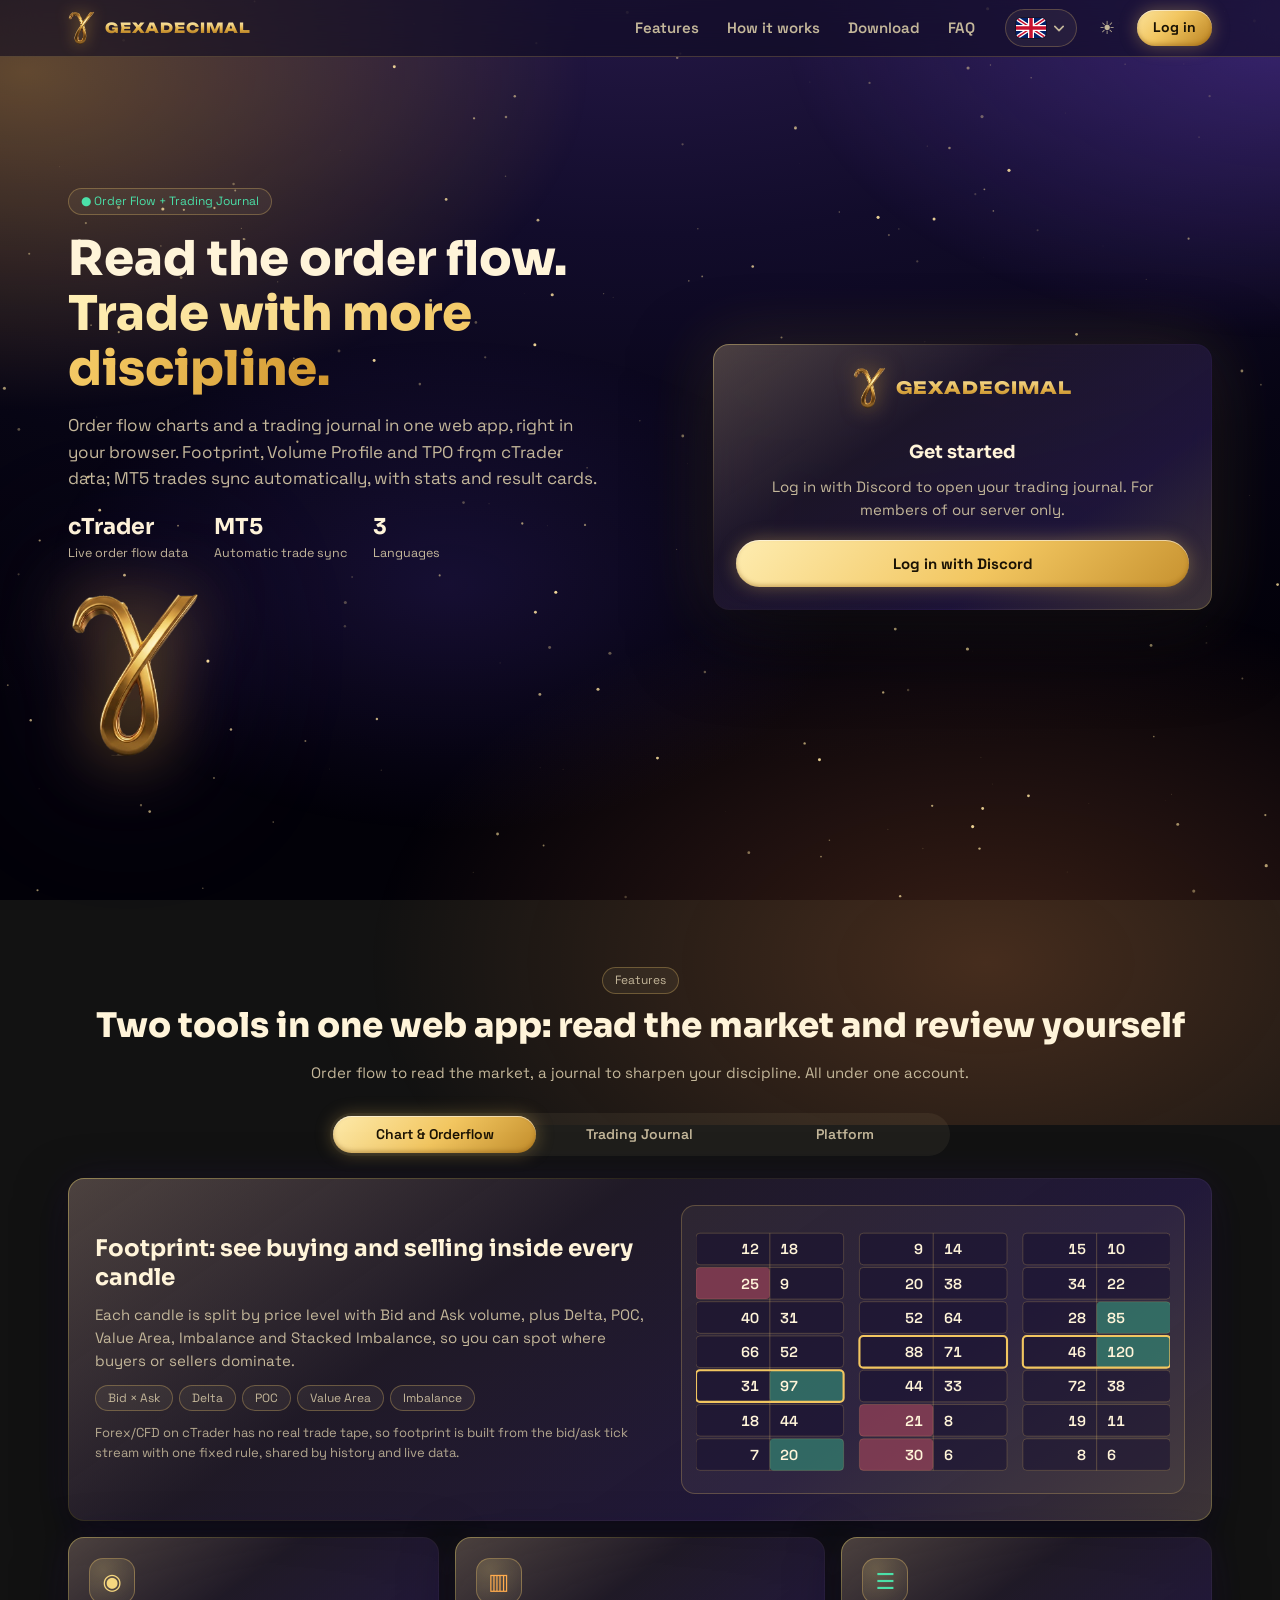
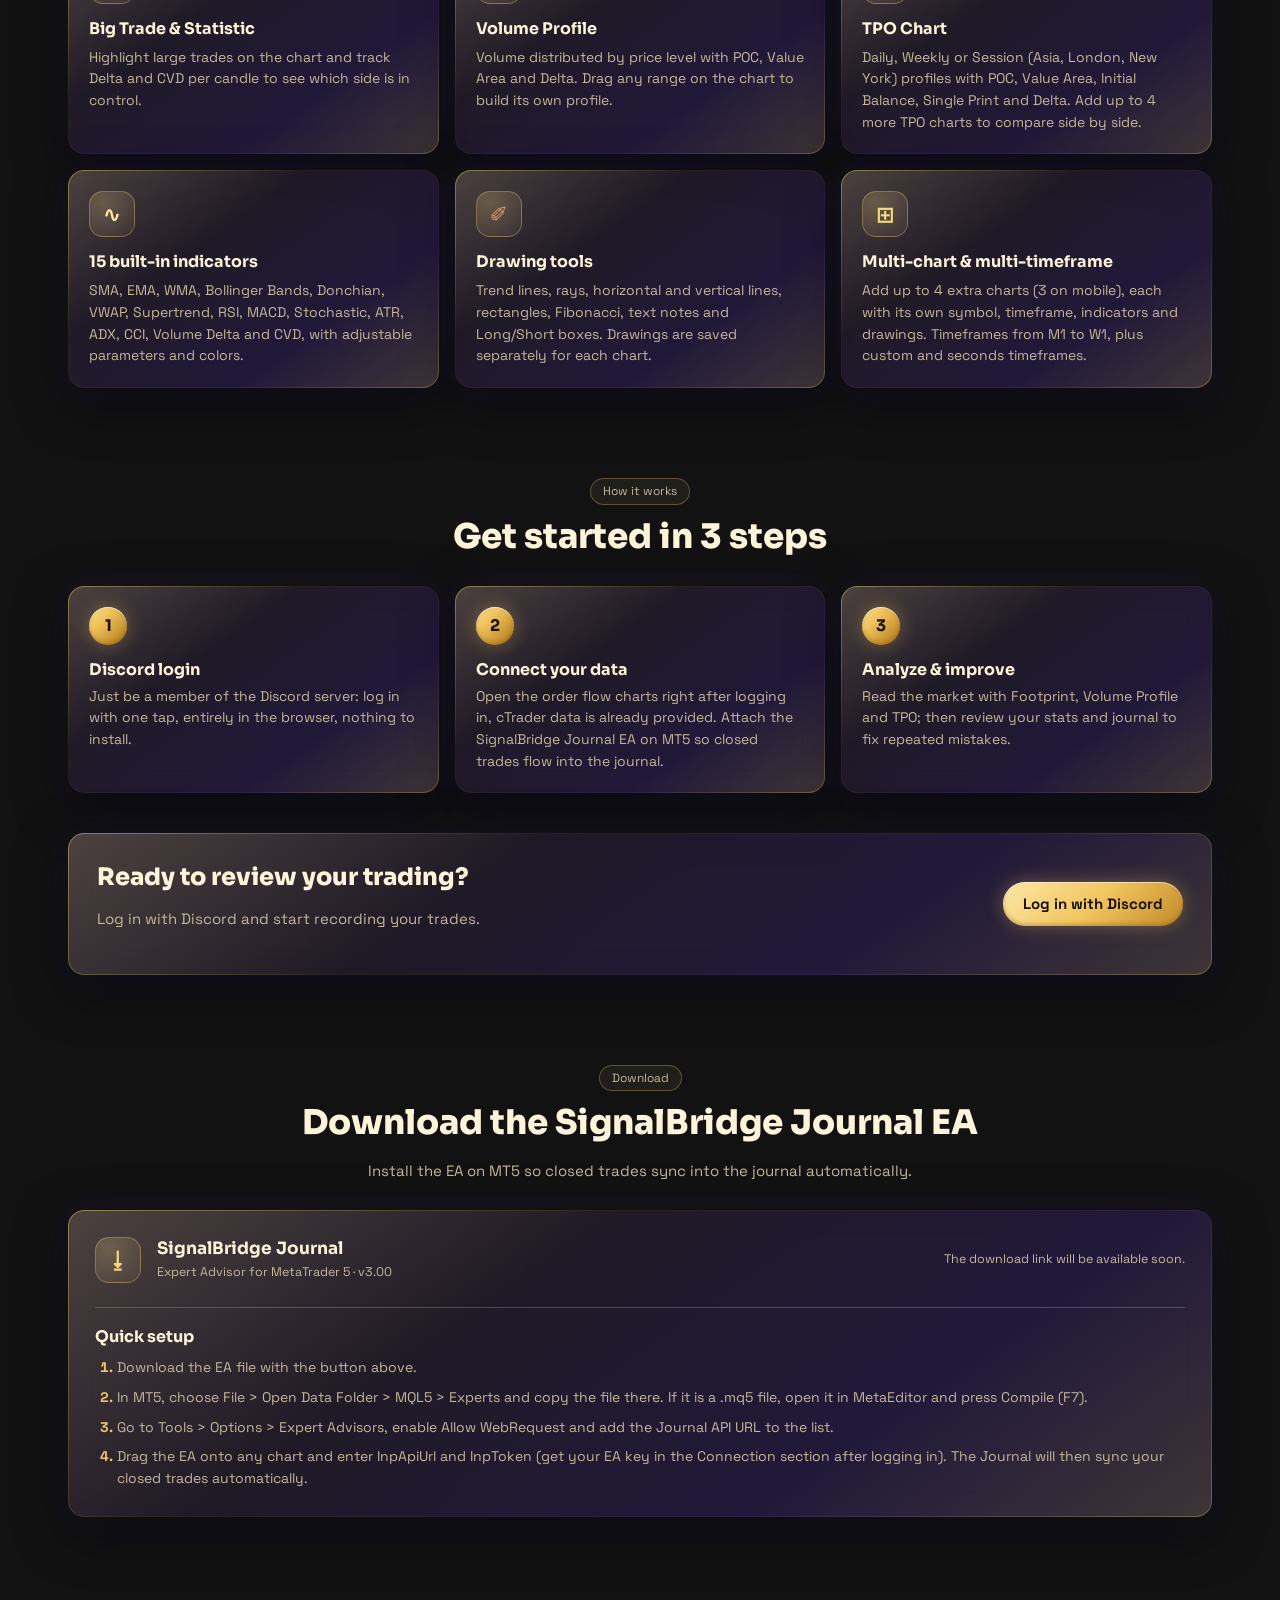
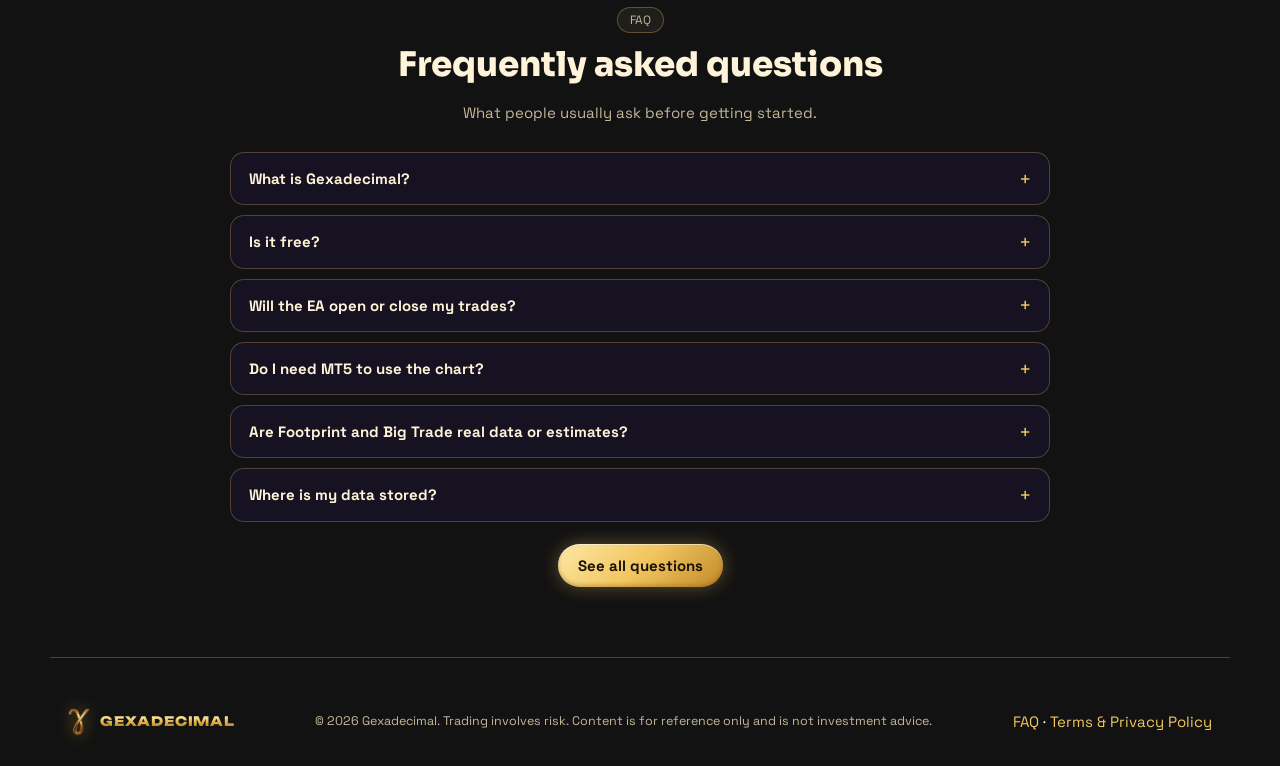
==== commit ddc9558f: "Add files via upload" ====
--- a/index.html
+++ b/index.html
@@ -3,8 +3,8 @@
 <head>
 <meta charset="utf-8">
 <meta name="viewport" content="width=device-width, initial-scale=1, viewport-fit=cover">
-<title>Gexadecimal – Nhật ký giao dịch</title>
-<meta name="description" content="Gexadecimal: nhật ký giao dịch trên trình duyệt. Đồng bộ lệnh từ MT5, thống kê tỷ lệ thắng, drawdown, phân tích hiệu suất và tạo thẻ chiến tích.">
+<title>Gexadecimal – Order Flow &amp; Nhật ký giao dịch</title>
+<meta name="description" content="Gexadecimal: chart Order Flow (Footprint, Volume Profile, TPO) với dữ liệu cTrader và nhật ký giao dịch tự đồng bộ lệnh từ MT5, ngay trên trình duyệt.">
 <link rel="icon" type="image/png" href="[data-uri]">
 <link rel="preconnect" href="https://fonts.googleapis.com">
 <link href="https://fonts.googleapis.com/css2?family=Unbounded:wght@800&family=Sora:wght@500;700;800&family=Space+Grotesk:wght@400;500;700&display=swap" rel="stylesheet">
@@ -188,6 +188,41 @@
 .dl ol{margin:0;padding-left:22px;display:grid;gap:8px;color:var(--mut);font-size:14px}
 .dl ol li::marker{color:var(--acc);font-weight:700}
 @media(max-width:620px){.dl-act{align-items:stretch;width:100%}}
+.faq{max-width:820px;margin:0 auto;display:grid;gap:10px}
+.faq details{background:var(--card);backdrop-filter:blur(14px);-webkit-backdrop-filter:blur(14px);border:1px solid var(--line);border-radius:14px;transition:border-color .2s}
+.faq details:hover,.faq details[open]{border-color:var(--acc)}
+.faq summary{cursor:pointer;list-style:none;padding:14px 46px 14px 18px;font-weight:700;position:relative}
+.faq summary::-webkit-details-marker{display:none}
+.faq summary::after{content:"+";position:absolute;right:18px;top:50%;transform:translateY(-50%);font-size:20px;font-weight:400;color:var(--acc);line-height:1}
+.faq details[open] summary::after{content:"\2212"}
+.faq .a{padding:0 18px 14px;color:var(--mut);font-size:14px}.faq .a p{margin:0 0 8px}
+.faq-more{text-align:center;margin:22px 0 0}
+
+/* ===== Tính năng (v2): tab + spotlight ===== */
+.ftabs{max-width:620px;margin:0 auto 22px}
+.ftabs .tf{white-space:nowrap}
+.fp{display:none}.fp.on{display:block;animation:rise .35s both}
+.spot{display:grid;grid-template-columns:1.05fr .95fr;gap:28px;align-items:center;padding:26px;margin-bottom:16px}
+.spot h3{font:700 clamp(18px,2.2vw,23px)/1.25 Sora,sans-serif;margin:0 0 10px}
+.spot p{margin:0 0 12px;color:var(--mut)}
+.spot .note{font-size:13px;margin:12px 0 0;opacity:.9}
+.tags{display:flex;gap:6px;flex-wrap:wrap}
+.spot-art{background:var(--inp);border:1px solid var(--line);border-radius:14px;padding:14px;min-width:0}
+.spot-art svg{display:block;width:100%;height:auto}
+.fb-r{fill:var(--hole);fill-opacity:.55;stroke:var(--line);stroke-width:.6}
+.fb-ask{fill:var(--win);fill-opacity:.4}
+.fb-bid{fill:var(--loss);fill-opacity:.4}
+.fb-poc{fill:none;stroke:var(--acc);stroke-width:1.6}
+.fb-mid{stroke:var(--line);stroke-width:.8}
+.fb-t{fill:var(--ink);font:600 11px "Space Grotesk",system-ui,sans-serif;font-variant-numeric:tabular-nums}
+.eq-grid line{stroke:var(--line);stroke-width:1;stroke-dasharray:3 5}
+.eq-line{fill:none;stroke:var(--acc);stroke-width:2.6;stroke-linejoin:round;stroke-linecap:round;vector-effect:non-scaling-stroke}
+.eq-dot{fill:var(--acc)}
+.chips{display:flex;gap:26px;flex-wrap:wrap;margin:0 0 4px}
+.chips b{display:block;font:700 22px Sora,sans-serif}
+.chips small{color:var(--mut);font-size:13px}
+@media(max-width:900px){.spot{grid-template-columns:1fr;gap:18px;padding:20px}}
+@media(max-width:620px){.ftabs .tf{padding:8px 6px;font-size:13px}}
 </style>
 </head>
 <body data-page="home">
@@ -199,6 +234,7 @@
     <a href="#features">Tính năng</a>
     <a href="#how">Cách hoạt động</a>
     <a href="#download">Tải xuống</a>
+    <a href="#faq">FAQ</a>
   </nav>
   <div id="lang"><button type="button" id="langBtn" aria-haspopup="listbox" aria-expanded="false" aria-label="Language"><span class="fl" id="langCur"></span><svg class="chev" viewBox="0 0 12 8" width="10" height="7" fill="none" stroke="currentColor" stroke-width="2" stroke-linecap="round" stroke-linejoin="round"><path d="M1 1.5l5 5 5-5"/></svg></button><ul id="langMenu" role="listbox"><li role="option" data-lang="vi" tabindex="0" aria-label="Tiếng Việt" title="Tiếng Việt"><span class="fl"><svg viewBox="0 0 30 20" preserveAspectRatio="xMidYMid slice"><rect width="30" height="20" fill="#da251d"/><g fill="#ffde00"><polygon points="15.00,4.00 16.48,8.56 21.28,8.56 17.40,11.38 18.88,15.94 15.00,13.12 11.12,15.94 12.60,11.38 8.72,8.56 13.52,8.56"/></g></svg></span></li><li role="option" data-lang="en" tabindex="0" aria-label="English" title="English"><span class="fl"><svg viewBox="0 0 60 40" preserveAspectRatio="xMidYMid slice"><rect width="60" height="40" fill="#012169"/><path d="M0 0L60 40M60 0L0 40" stroke="#fff" stroke-width="8"/><path d="M0 0L60 40M60 0L0 40" stroke="#c8102e" stroke-width="3"/><path d="M30 0V40M0 20H60" stroke="#fff" stroke-width="12"/><path d="M30 0V40M0 20H60" stroke="#c8102e" stroke-width="7"/></svg></span></li><li role="option" data-lang="zh" tabindex="0" aria-label="中文" title="中文"><span class="fl"><svg viewBox="0 0 30 20" preserveAspectRatio="xMidYMid slice"><rect width="30" height="20" fill="#de2910"/><g fill="#ffde00"><polygon points="5.00,2.00 5.67,4.07 7.85,4.07 6.09,5.35 6.76,7.43 5.00,6.15 3.24,7.43 3.91,5.35 2.15,4.07 4.33,4.07"/><polygon points="9.14,2.51 9.62,1.97 9.25,1.34 9.91,1.63 10.39,1.08 10.33,1.80 11.00,2.09 10.29,2.25 10.22,2.97 9.85,2.35"/><polygon points="11.01,4.14 11.66,3.82 11.56,3.10 12.07,3.62 12.72,3.30 12.38,3.95 12.88,4.47 12.17,4.34 11.83,4.99 11.73,4.27"/><polygon points="11.04,6.73 11.76,6.70 11.96,6.00 12.21,6.68 12.94,6.66 12.37,7.10 12.62,7.79 12.01,7.38 11.44,7.83 11.64,7.13"/><polygon points="9.22,8.38 9.90,8.63 10.35,8.06 10.32,8.79 11.00,9.05 10.30,9.24 10.26,9.96 9.87,9.36 9.16,9.55 9.62,8.98"/></g></svg></span></li></ul></div>
   <button class="ib" id="th" type="button" aria-label="Đổi giao diện sáng/tối"></button>
@@ -207,12 +243,12 @@
 <main id="top">
 <section class="hero wrap">
   <div class="hero-txt">
-    <span class="pill ok">● Nhật ký giao dịch</span>
-    <h1>Ghi lại từng lệnh.<br><span class="grad">Giao dịch kỷ luật hơn.</span></h1>
-    <p class="lead">Nhật ký giao dịch chạy ngay trên trình duyệt. Tự động đồng bộ lệnh từ MT5, thống kê tỷ lệ thắng, drawdown, R và tạo thẻ chiến tích để chia sẻ.</p>
+    <span class="pill ok">● Order Flow + Nhật ký giao dịch</span>
+    <h1>Đọc dòng tiền.<br><span class="grad">Giao dịch kỷ luật hơn.</span></h1>
+    <p class="lead">Chart orderflow và nhật ký giao dịch trong cùng một web, chạy ngay trên trình duyệt. Footprint, Volume Profile, TPO từ dữ liệu cTrader; lệnh MT5 tự đồng bộ, kèm thống kê và thẻ chiến tích.</p>
     <div class="stats">
-      <div><b>MT5</b><small>Đồng bộ tự động</small></div>
-      <div><b>JSON · CSV</b><small>Sao lưu &amp; xuất dữ liệu</small></div>
+      <div><b>cTrader</b><small>Dữ liệu orderflow trực tiếp</small></div>
+      <div><b>MT5</b><small>Đồng bộ lệnh tự động</small></div>
       <div><b>3</b><small>Ngôn ngữ</small></div>
     </div>
     <div class="logo-big"><img src="[data-uri]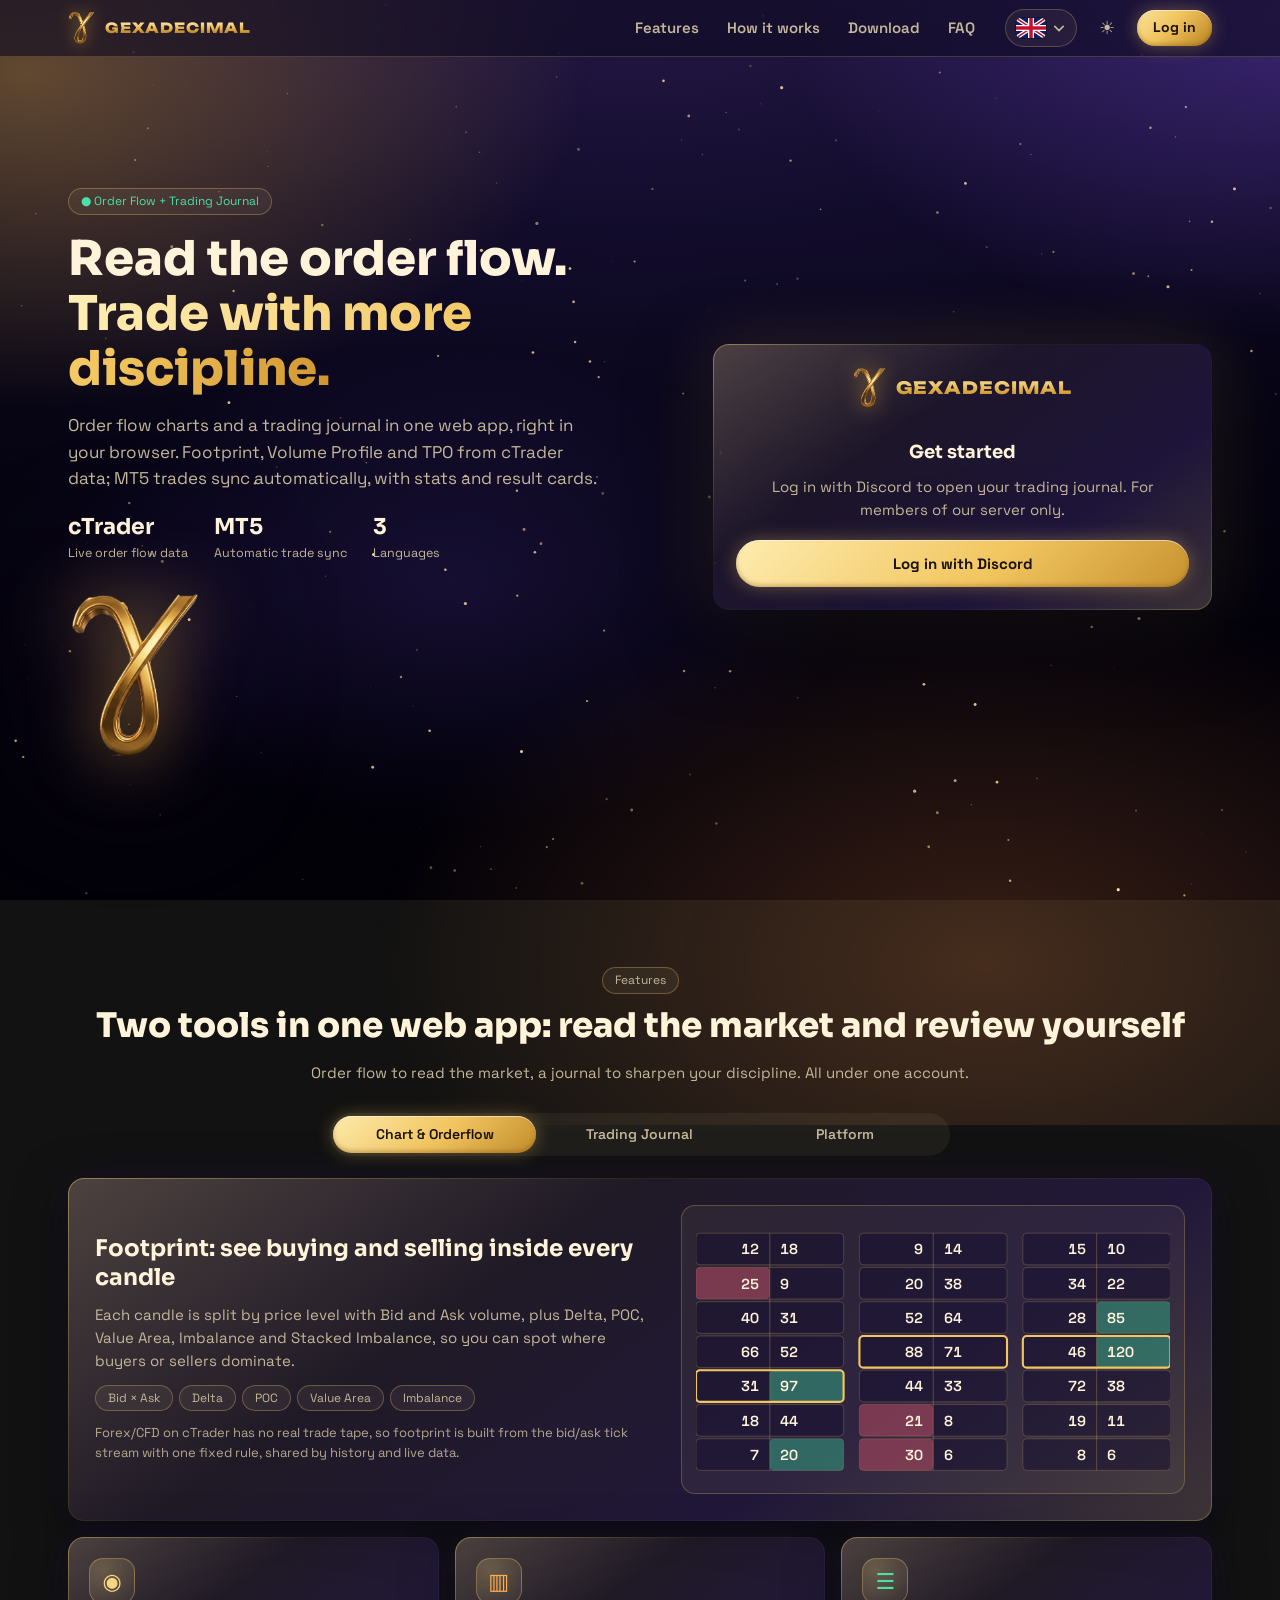
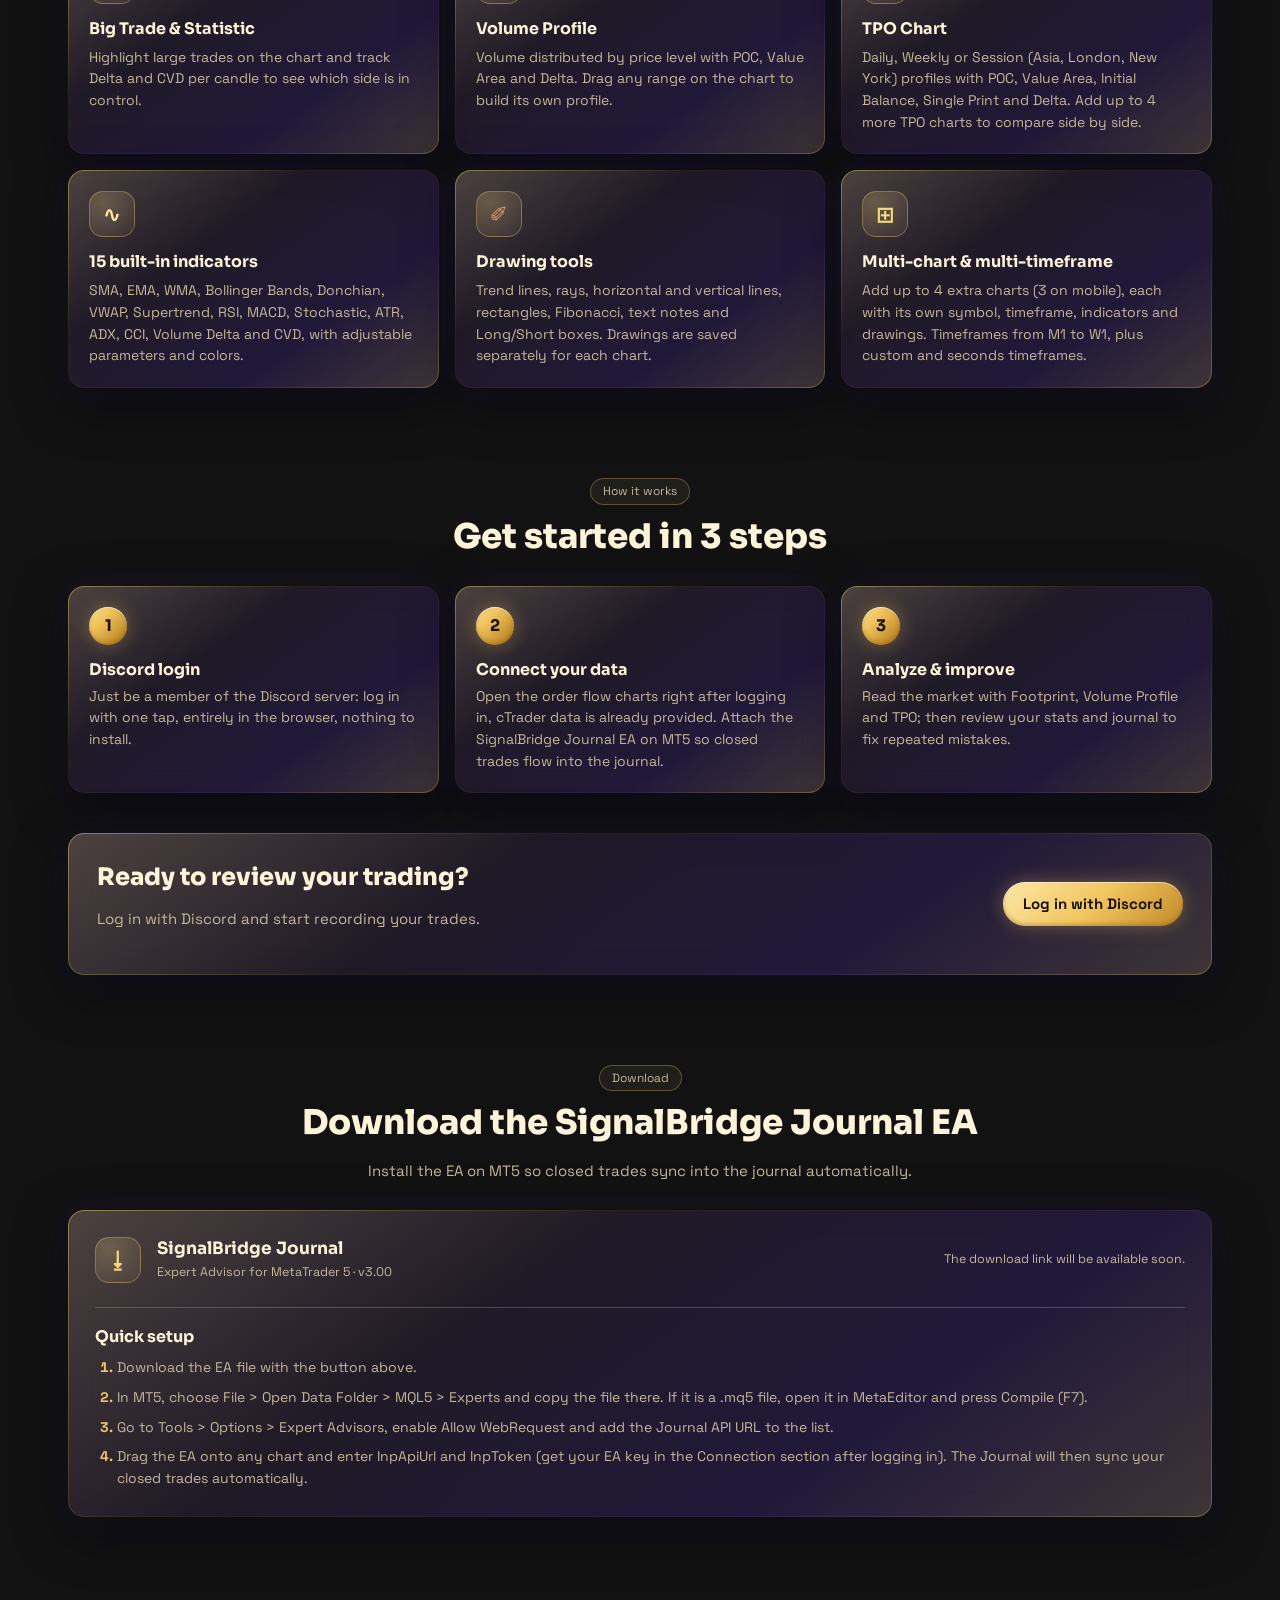
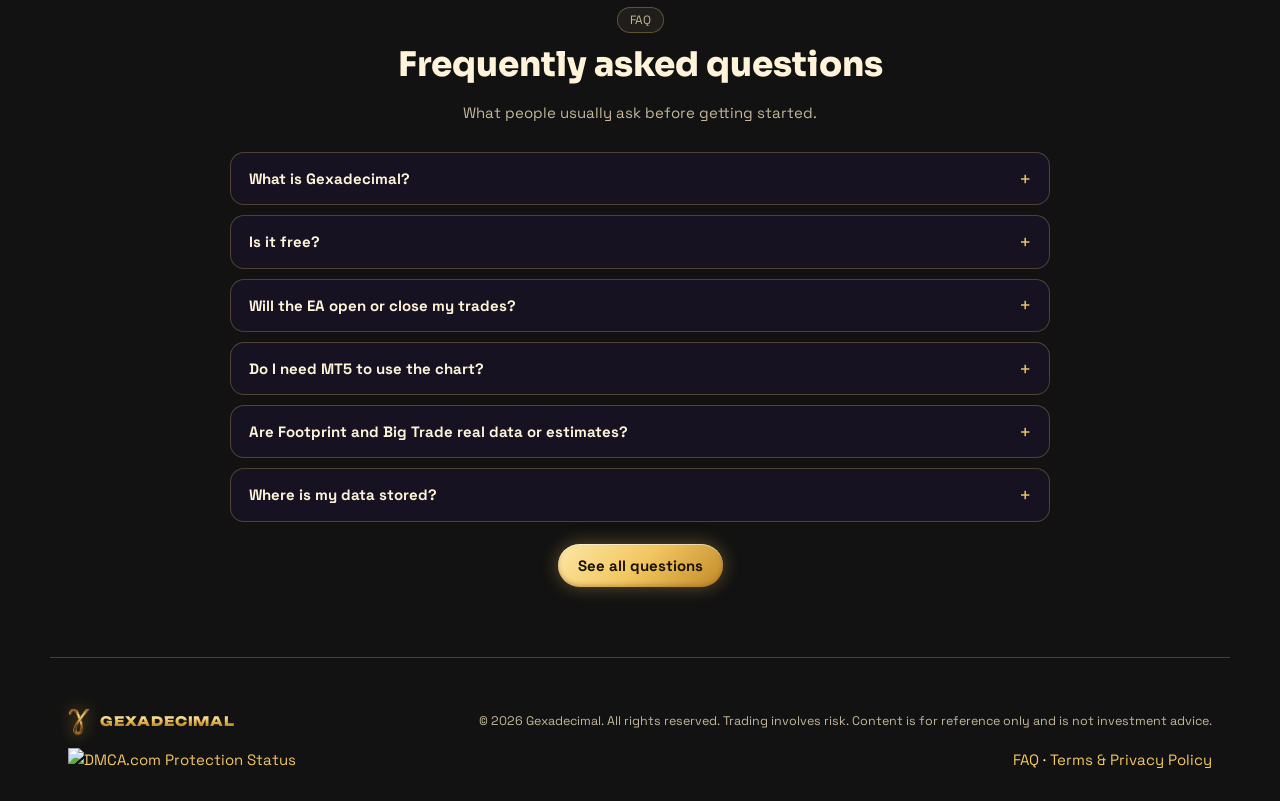
==== commit ef8955ef: "Add files via upload" ====
--- a/index.html
+++ b/index.html
@@ -328,7 +328,7 @@
 </main>
 
 
-<footer class="foot wrap"><span class="logo"><img src="[data-uri]" alt=""><span class="wm">Gexadecimal</span></span><small class="mut">© <span id="yr"></span> Gexadecimal. Giao dịch có rủi ro, nội dung chỉ mang tính tham khảo, không phải lời khuyên đầu tư.</small><span><a href="faq.html">FAQ</a> · <a href="terms.html">Điều khoản &amp; Quyền riêng tư</a></span></footer>
+<footer class="foot wrap"><span class="logo"><img src="[data-uri]" alt=""><span class="wm">Gexadecimal</span></span><small class="mut">© <span id="yr"></span> Gexadecimal. All rights reserved. Giao dịch có rủi ro, nội dung chỉ mang tính tham khảo, không phải lời khuyên đầu tư.</small><a href="//www.dmca.com/Protection/Status.aspx?ID=d1fd051b-f54d-4bd7-bd9f-553c64237acd" title="DMCA.com Protection Status" class="dmca-badge"><img src="https://images.dmca.com/Badges/dmca_protected_sml_120n.png?ID=d1fd051b-f54d-4bd7-bd9f-553c64237acd" alt="DMCA.com Protection Status"></a><script src="https://images.dmca.com/Badges/DMCABadgeHelper.min.js"></script><span><a href="faq.html">FAQ</a> · <a href="terms.html">Điều khoản &amp; Quyền riêng tư</a></span></footer>
 
 <div id="toast" role="status" aria-live="polite"></div>
 <script src="faq-data.js"></script>
@@ -491,7 +491,7 @@
 ["Đăng ký bằng email, hoàn toàn trên trình duyệt, không cần cài đặt.","Sign up with your email, entirely in the browser, no installation needed.","使用邮箱注册，全程在浏览器中完成，无需安装。"],
 ["Tạo tài khoản Gexadecimal ngay hôm nay.","Create your Gexadecimal account today.","今天就创建您的 Gexadecimal 账号。"],
 ["Đăng ký miễn phí","Sign up free","免费注册"],
-["Gexadecimal. Giao dịch có rủi ro, nội dung chỉ mang tính tham khảo, không phải lời khuyên đầu tư.","Gexadecimal. Trading involves risk. Content is for reference only and is not investment advice.","Gexadecimal。交易有风险，内容仅供参考，不构成投资建议。"],
+["Gexadecimal. All rights reserved. Giao dịch có rủi ro, nội dung chỉ mang tính tham khảo, không phải lời khuyên đầu tư.","Gexadecimal. All rights reserved. Trading involves risk. Content is for reference only and is not investment advice.","Gexadecimal。保留所有权利。交易有风险，内容仅供参考，不构成投资建议。"],
 ["Đổi giao diện sáng/tối","Toggle light/dark theme","切换浅色/深色主题"],
 ["Mật khẩu yếu","Weak password","密码强度弱"],
 ["Mật khẩu trung bình","Fair password","密码强度一般"],
